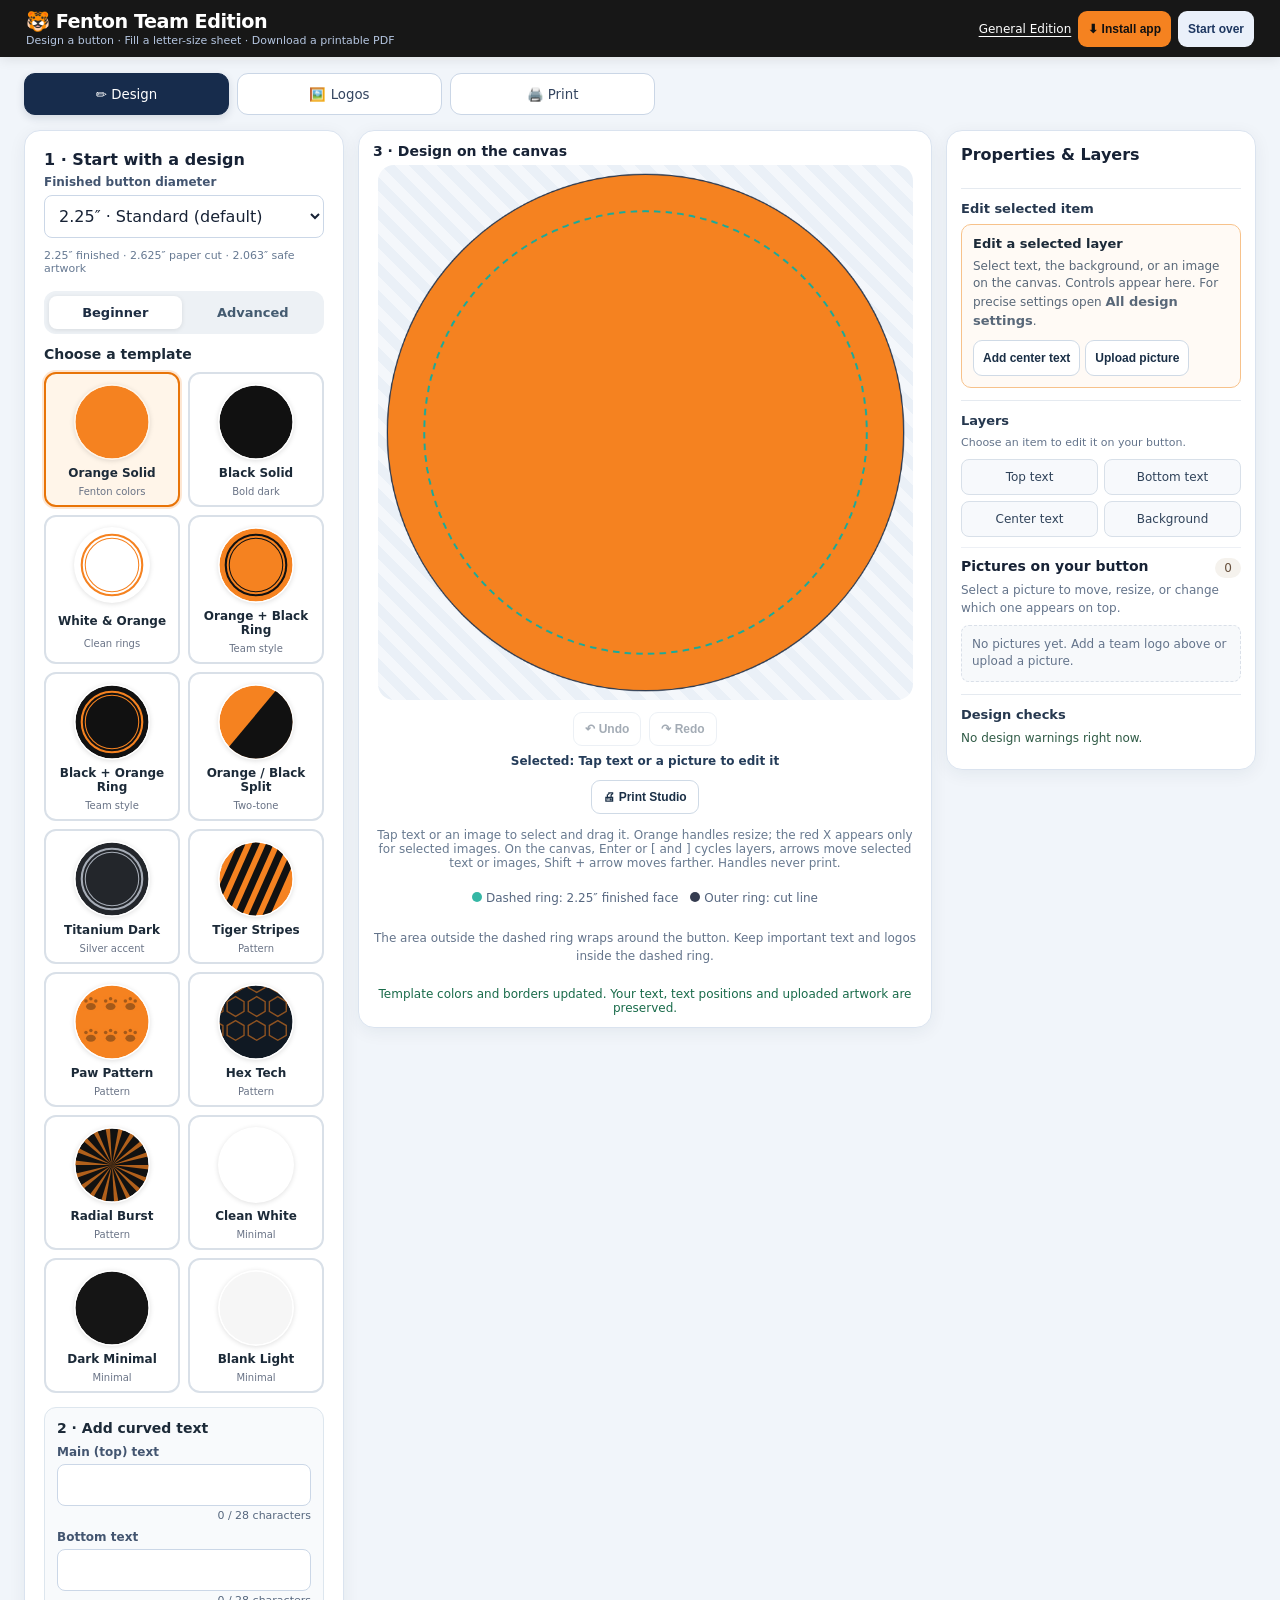
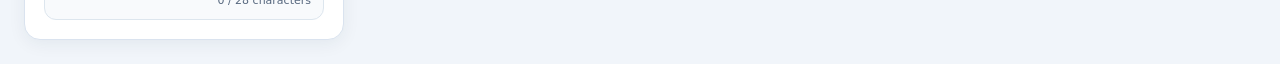
==== index.html @ 67b91480 "Refresh installed PWA and gallery scripts for new Fenton Tiger artwork" ====
<!DOCTYPE html>
<html lang="en"><head><meta charset="UTF-8"><meta name="viewport" content="width=device-width,initial-scale=1"><title>Robotics Button Studio</title><style>
:root{font-family:Inter,system-ui,-apple-system,Segoe UI,sans-serif;color:#172235;background:#f1f5fa}*{box-sizing:border-box}body{margin:0}header{background:#171717;color:white;padding:19px clamp(16px,4vw,56px);display:flex;justify-content:space-between;align-items:center;gap:12px}header b{font-size:22px;letter-spacing:-.5px}header small{display:block;color:#b4c5e0;margin-top:3px}.app{max-width:1380px;margin:auto;padding:24px;display:grid;grid-template-columns:320px minmax(340px,1fr) 300px;gap:18px}.panel{background:white;border:1px solid #dae3ef;border-radius:16px;padding:19px;box-shadow:0 4px 17px #102a4510}.panel h2{font-size:16px;margin:0 0 16px}.group{margin:0 0 16px}label{font-size:12px;font-weight:750;display:block;margin:0 0 6px;color:#435570}input,select{width:100%;font:inherit;border:1px solid #cbd7e7;border-radius:8px;background:#fff;padding:10px;color:#172235}input[type=color]{height:42px;padding:4px}input[type=range]{padding:0;accent-color:#3159d4}input[type=file]{font-size:12px}.cols{display:grid;grid-template-columns:1fr 1fr;gap:10px}.btn{border:0;border-radius:9px;padding:11px 12px;font-weight:750;cursor:pointer;font-size:13px;background:#eaf0fa;color:#1e3761}.btn.primary{background:#ee7800;color:#111}.btn.dark{background:#172c4c;color:#fff}.btn:focus-visible,input:focus-visible,select:focus-visible{outline:3px solid #89b4ff}.btn:hover{filter:brightness(.95)}.btn.full{width:100%}.buttons{display:grid;grid-template-columns:1fr 1fr;gap:8px}.hint{font-size:12px;line-height:1.5;color:#64748b}.previewPanel{text-align:center}.previewPanel h2{text-align:left}.canvasWrap{background:repeating-linear-gradient(45deg,#eaf0f7,#eaf0f7 10px,#f4f7fb 10px,#f4f7fb 20px);padding:22px;border-radius:16px;margin:0 auto 14px;max-width:535px}#editorCanvas{width:100%;max-width:480px;aspect-ratio:1/1;display:block;touch-action:none;cursor:grab;margin:auto}#editorCanvas:active{cursor:grabbing}.minirow{display:flex;justify-content:center;gap:12px;flex-wrap:wrap;font-size:12px;color:#566780;margin:12px}.dot{display:inline-block;width:10px;height:10px;border-radius:50%;margin-right:4px}.printpreview{width:100%;aspect-ratio:8.5/11;background:#fff;display:block;border:1px solid #d8e1ee;box-shadow:0 4px 12px #1424410d}.status{margin-top:12px;font-size:12px;line-height:1.5;color:#5e708a}.top-tools{display:flex;gap:7px;flex-wrap:wrap}.steps{margin:0;padding-left:20px;color:#50627a;line-height:1.7;font-size:13px}.fine{font-size:11px;color:#667992}hr{border:0;border-top:1px solid #e7ecf3;margin:18px 0}summary{font-size:13px;font-weight:700;cursor:pointer}details{margin:0 0 16px}#message{font-size:12px;min-height:16px;color:#196b4a;margin-top:10px}@media(max-width:1110px){.app{grid-template-columns:minmax(250px,310px) 1fr}.right{grid-column:1 / -1}.right .printpreview{max-width:400px;margin:auto}}@media(max-width:700px){.app{display:block;padding:12px}.panel{margin-bottom:13px}header{padding:15px}header b{font-size:18px}.canvasWrap{padding:10px}}

.cropOverlay{position:fixed;inset:0;background:#101827bb;z-index:20;display:none;align-items:center;justify-content:center;padding:18px}.cropOverlay.active{display:flex}.cropDialog{background:white;border-radius:16px;padding:20px;width:min(95vw,620px);max-height:95vh;overflow:auto}.cropDialog h2{margin:0 0 8px}.cropCanvas{width:100%;height:auto;object-fit:contain;background:#e9eef5;touch-action:none;cursor:crosshair;display:block}.cropActions{display:flex;justify-content:flex-end;gap:8px;margin-top:14px}
.edition-nav{display:flex;align-items:center;gap:10px;flex-wrap:wrap}.edition-link{color:#fff;font-size:12px;text-decoration:underline;text-underline-offset:3px;white-space:nowrap}.edition-link:focus-visible{outline:3px solid #89b4ff;outline-offset:3px}
/* Balanced desktop design: main design controls left, canvas centered, artwork and printing right. */
.app{max-width:1580px;grid-template-columns:minmax(245px,300px) minmax(340px,1fr) minmax(275px,335px);align-items:start}
.previewPanel{position:sticky;top:16px}
.toolSection{border:1px solid #dae3ef;border-radius:12px;overflow:hidden;margin:0 0 12px;background:#fff}
.toolSection>summary{list-style:none;display:flex;align-items:center;justify-content:space-between;padding:13px 12px;background:#f3f6fb;font-size:13px;font-weight:800;cursor:pointer}
.toolSection>summary::-webkit-details-marker{display:none}
.toolSection>summary:after{content:'▾';font-size:16px;color:#425b80}
.toolSection:not([open])>summary:after{content:'▸'}
.toolSectionBody{padding:12px}
.toolSectionBody .group{margin-bottom:13px}
.toolSectionBody .printpreview{max-width:100%}
@media(max-width:1120px){.app{grid-template-columns:minmax(230px,310px) minmax(350px,1fr)}.previewPanel{position:static}.right{grid-column:1/-1}.right .toolSectionBody{max-width:760px;margin:auto}}
@media(max-width:700px){.app{display:flex;flex-direction:column;padding:12px}.app>.panel{width:100%}.previewPanel{order:0}.app>section.panel:first-child{order:1}.right{order:2}}

/* Three purpose-driven tabs with a permanently visible preview */
.app{grid-template-columns:minmax(285px,365px) minmax(340px,1fr);align-items:start}
.editor-tabs{grid-column:1/-1;display:flex;gap:8px;position:sticky;top:0;z-index:5;background:#f1f5fa;padding:6px 0 10px}
.editor-tabs button{border:1px solid #cad6e6;border-radius:11px;padding:12px 18px;font:700 14px inherit;font-family:inherit;background:#fff;color:#33445f;cursor:pointer;flex:1;max-width:205px}
.editor-tabs button[aria-selected="true"]{background:#172c4c;color:#fff;border-color:#172c4c;box-shadow:0 3px 9px #14244124}
.editor-tabs button:focus-visible{outline:3px solid #f58220;outline-offset:2px}
#designTools,#sideTools{grid-column:1;grid-row:2}
.previewPanel{grid-column:2;grid-row:2;top:80px}
#sideTools .toolsTitle{display:none}
body:not([data-editor-tab="design"]) #designTools{display:none}
body[data-editor-tab="design"] #sideTools{display:none}
body[data-editor-tab="logos"] #printTools{display:none}
body[data-editor-tab="print"] #logosTools{display:none}
#sideTools .toolSection{border:0;margin:0}
#sideTools .toolSection>summary{display:none}
#sideTools .toolSectionBody{padding:0}
@media(max-width:930px){.app{grid-template-columns:minmax(245px,330px) minmax(280px,1fr)}.right{grid-column:1;grid-row:2}.previewPanel{grid-column:2;grid-row:2;position:sticky;top:80px}}
@media(max-width:700px){.app{display:flex;flex-direction:column}.editor-tabs{order:0;width:100%;position:sticky;top:0;padding:8px 0;gap:5px}.editor-tabs button{padding:11px 6px;font-size:13px}.previewPanel{order:1;position:static}.app>section#designTools,.app>aside#sideTools{order:2;width:100%}}
</style><link rel="stylesheet" href="phase1.css?v=20261101-all-screens"><link rel="stylesheet" href="phase2.css?v=20261101d"><link rel="stylesheet" href="phase3.css?v=20261101"><link rel="stylesheet" href="library.css?v=20261101"><meta name="theme-color" content="#171717"><meta name="apple-mobile-web-app-capable" content="yes"><meta name="apple-mobile-web-app-status-bar-style" content="default"><link rel="manifest" href="manifest.json"><link rel="apple-touch-icon" href="icons/icon-192.png"><link rel="icon" href="icons/icon-192.png" type="image/png"><link rel="stylesheet" href="pwa.css?v=20261101"><link rel="stylesheet" href="properties.css?v=20261101d"></head><body data-studio-edition="fenton"><header><div><b>🐯 Fenton Team Edition</b><small>Design a button · Fill a letter-size sheet · Download a printable PDF</small></div><div class="edition-nav"><a href="studio/" class="edition-link" aria-label="Open General Edition with official FIRST logos">General Edition</a><button class="btn install-app-btn" type="button" id="installApp" aria-label="Install Fenton Button Designer">⬇ Install app</button><button class="btn" id="reset">Start over</button></div></header><main class="app"><nav class="editor-tabs" role="tablist" aria-label="Button editing tools"><button type="button" role="tab" id="tab-design" aria-selected="true" aria-controls="designTools" data-edit-tab="design">✏️ Design</button><button type="button" role="tab" id="tab-logos" aria-selected="false" aria-controls="logosTools" data-edit-tab="logos" tabindex="-1">🖼️ Logos</button><button type="button" role="tab" id="tab-print" aria-selected="false" aria-controls="printTools" data-edit-tab="print" tabindex="-1">🖨️ Print</button></nav><section class="panel" id="designTools" role="tabpanel" aria-labelledby="tab-design"><h2>1 · Create your button</h2><div class="group" id="buttonSizeControl"><label for="finishedSize">Finished button diameter</label><select id="finishedSize"><option value="1">1″</option><option value="1.25">1.25″</option><option value="1.5">1.5″</option><option value="1.75">1.75″</option><option value="2.25" selected>2.25″ · Standard (default)</option><option value="2.5">2.5″</option><option value="3">3″</option><option value="3.5">3.5″</option><option value="4">4″</option><option value="6">6″</option></select><p class="fine" id="buttonSizeDetails">2.25″ finished · 2.625″ paper cut · 2.063″ safe artwork</p></div><div class="group"><label for="theme">Starting design</label><select id="theme"><optgroup label="Fenton Color Templates"><option value="orange">Orange Solid</option><option value="black">Black Solid</option><option value="whiteAccent">White / Orange Accent</option><option value="orangeRing">Orange with Black Ring</option><option value="blackRing">Black with Orange Ring</option><option value="split">Orange / Black Split</option><option value="titanium">Titanium Dark</option></optgroup><optgroup label="Pattern Templates"><option value="stripes">Tiger Stripes</option><option value="pawPattern">Paw Pattern</option><option value="hex">Hex Tech</option><option value="burst">Radial Burst</option></optgroup><optgroup label="Neutral Templates"><option value="blank">Clean White</option><option value="darkMinimal">Dark Minimal</option><option value="lightMinimal">Blank Light</option></optgroup></select></div><div class="group"><label for="headline">Main text</label><input id="headline" maxlength="28" value=""></div><div class="group"><label for="subline">Bottom text</label><input id="subline" maxlength="28" value=""></div><div class="group"><label for="centerText">Center text (optional)</label><input id="centerText" maxlength="18" value=""></div><div class="cols group"><div><label for="bgColor">Background</label><input id="bgColor" type="color" value="#111111"></div><div><label for="textColor">Text</label><input id="textColor" type="color" value="#ffffff"></div><div><label for="accentColor">Accent</label><input id="accentColor" type="color" value="#f58220"></div><div><label for="font">Font</label><select id="font"><option value="Arial Black">Bold</option><option value="Impact">Impact</option><option value="Georgia">Classic</option><option value="Arial">Simple</option><option value="Courier New">Tech</option></select></div></div><div class="group"><label for="borderStyle">Circle border</label><div class="cols"><select id="borderStyle"><option value="double">Double ring</option><option value="solid">Single ring</option><option value="dashed">Dashed ring</option><option value="none">No border</option></select><div><label for="borderColor">Border color</label><select id="borderColor"><option value="#111111">Black</option><option value="#ffffff">White</option><option value="#f58220">Orange</option></select></div></div></div><details><summary>Fine-tune text sizes</summary><div class="group" style="margin-top:12px"><label for="topSize">Top text size</label><input id="topSize" type="range" min="20" max="56" value="34"></div><div class="group"><label for="bottomSize">Bottom text size</label><input id="bottomSize" type="range" min="16" max="48" value="28"></div><div class="group"><label for="middleSize">Center text size</label><input id="middleSize" type="range" min="20" max="72" value="52"></div></details></section><div id="previewWorkspace"><section class="panel previewPanel"><h2>2 · Preview your design</h2><div class="canvasWrap"><canvas id="editorCanvas" width="800" height="800" aria-label="Editable preview of the circular button"></canvas></div><div class="minirow"><span><i class="dot" style="background:#35b7a5"></i><span id="faceGuideLegend">Dashed ring: 2.25″ finished face</span></span><span><i class="dot" style="background:#353c50"></i>Outer ring: cut line</span></div><p class="hint">The area outside the dashed ring wraps around the button. Keep important text and logos inside the dashed ring.</p><div class="top-tools"><button class="btn" id="downloadPng">Download design PNG</button><button class="btn" id="saveProject">Save design to this browser</button><button class="btn" id="loadProject">Load browser copy</button><button class="btn" id="exportProject">Download editable project</button><label class="btn" style="display:inline-flex;align-items:center;margin:0;cursor:pointer">Open editable project<input id="importProject" type="file" accept=".json,application/json" style="display:none"></label></div><div id="designWarnings" class="design-warnings" aria-live="polite"></div><div id="message" aria-live="polite"></div></section><div id="mobilePropertiesActions" class="mobile-properties-actions" role="group" aria-label="Button editing">
  <button type="button" id="mobileEditButton" aria-controls="propertiesPanel" aria-expanded="false"><span aria-hidden="true">✎</span> <span id="mobileEditLabel">Edit Selected</span></button>
  <button type="button" id="mobileLayersButton" aria-controls="propertiesPanel" aria-expanded="false"><span aria-hidden="true">☷</span> Layers</button>
</div><aside id="propertiesPanel" class="panel propertiesPanel" aria-label="Properties and layers">
  <div class="properties-panel-heading"><h2 id="propertiesDrawerTitle">Properties &amp; Layers</h2><button type="button" id="propertiesClose" aria-label="Close editing panel">✕</button></div>
  <section class="properties-section" id="propertiesEditor" aria-label="Edit selected item"><h3>Edit selected item</h3><div id="propertiesEditorContent"></div></section>
  <section class="properties-section" id="propertiesLayers" aria-label="Design layers">
    <h3>Layers</h3>
    <p class="properties-help">Choose an item to edit it on your button.</p>
    <div id="propertiesTextLayers" class="properties-text-layers" role="group" aria-label="Text and background layers">
      <button type="button" data-prop-select="top">Top text</button>
      <button type="button" data-prop-select="bottom">Bottom text</button>
      <button type="button" data-prop-select="middle">Center text</button>
      <button type="button" data-prop-select="background">Background</button>
    </div>
    <div id="propertiesImageLayers"></div>
  </section>
  <section class="properties-section" id="propertiesChecks" aria-label="Design checks">
    <h3>Design checks</h3>
    <p id="propertiesCheckSummary" class="properties-check-status" role="status" aria-live="polite">Checking button design…</p>
    <div id="propertiesWarnings"></div>
  </section>
</aside></div><aside class="panel right" id="sideTools"><h2 class="toolsTitle">Artwork &amp; printing</h2><details class="toolSection" id="logosTools" open><summary>Team logos, FIRST logos &amp; images</summary><div class="toolSectionBody"><div class="group"><label for="teamLogo">Fenton Robotics team logos</label><select id="teamLogo"><option value="">Choose a team logo…</option><option value="tiger-paws-24471">Tiger Paws · 24471</option><option value="tiger-cubs-29168">Tiger Cubs · 29168</option><option value="tiger-kits-31558">Tiger Kits · 31558</option><option value="tiger-claws-31575">Tiger Claws · 31575</option><option value="tiger-eyes-31577">Tiger Eyes · 31577</option><option value="siberian-tigers-38050">Siberian Tigers · 38050</option><option value="bengal-tigers-52545">Bengal Tigers · 52545</option><option value="tungsten-tigers">Tungsten Tigers</option><option value="titanium-tigers">Titanium Tigers · 5114</option><option value="chromium-tigers">Chromium Tigers</option><option value="iridium-tigers">Iridium Tigers</option></select><div class="fine">Select a team logo to add an editable image layer. Team files are already stored in this repository.</div></div><div class="group"><label for="firstLogo">Official FIRST logos</label><select id="firstLogo"><option value="">Choose a FIRST logo…</option><optgroup label="FIRST Brand"><option value="first">FIRST</option></optgroup><optgroup label="FIRST LEGO League"><option value="fll">FIRST LEGO League</option><option value="fll-challenge">FIRST LEGO League Challenge</option><option value="fll-explore">FIRST LEGO League Explore</option><option value="fll-discover">FIRST LEGO League Discover</option></optgroup><optgroup label="Other FIRST Programs"><option value="ftc">FIRST Tech Challenge</option><option value="frc">FIRST Robotics Competition</option></optgroup></select><p class="fine">Official FIRST artwork must stay unaltered, with clear space and readable contrast. <a href="https://www.firstinspires.org/brand/logos-guidelines?hsLang=en" target="_blank" rel="noopener noreferrer">Read FIRST branding and usage guidelines</a>.</p></div><div class="group"><label for="logo">Add image(s) or official logo</label><input type="file" id="logo" multiple accept="image/png,image/jpeg,image/webp,image/avif"><div class="fine">PNG with a transparent background works best. Image stays in your browser.</div></div><div class="group"><label for="imageLayer">Selected image layer</label><select id="imageLayer"><option value="">No uploaded images</option></select><div class="fine">Drop multiple files onto the circular canvas. Choose a layer to move, resize, crop, or remove it. Logo presets can also be moved.</div></div><div class="group"><button class="btn full" id="cropLogo" disabled>✂ Crop uploaded image</button></div><div class="group"><label for="logoSize">Logo size <span id="sizeLabel">52%</span></label><input type="range" id="logoSize" min="15" max="180" value="52"><p class="fine">Enlarge uploaded images to 180% to fill the button. Artwork beyond the cut line is cropped in the print.</p></div><div class="buttons"><button class="btn" id="centerLogo">Center selected image</button><button class="btn" id="removeLogo">Remove logo</button></div><p class="hint">Drag and drop photos and logos from your computer onto the circle, then drag each layer to reposition. Everything is editable, including the starting graphics, text, colors, and layout.</p></div></details><details class="toolSection" id="printTools" open><summary>Print your buttons</summary><div class="toolSectionBody"><section class="print-primary-actions" id="printPrimaryActions" aria-label="Save and print your button"><h3>Finish your button</h3><div id="printStudioAction"></div><details id="printSaveMenu"><summary>Save &amp; Export</summary><div id="printSaveActions"></div></details></section><div class="group"><label for="cutSize">Paper cut-circle diameter (inches)</label><input id="cutSize" type="number" inputmode="decimal" min="1" max="8" step="0.001" value="2.625"><p class="hint">Cut size updates with the finished diameter. Customize for your machine and measure a test print.</p></div><div class="group"><label for="copies">Number of buttons</label><select id="copies"><option value="6">6 buttons</option><option value="9">9 buttons</option><option value="12">12 buttons</option><option value="18">18 buttons</option><option value="24">24 buttons</option><option value="36">36 buttons</option><option value="48">48 buttons</option></select></div><div class="group"><label><input id="faceGuide" type="checkbox" style="width:auto;vertical-align:middle;margin-right:5px"> Include faint face guide on printed sheets</label></div><canvas id="sheetPreview" class="printpreview" width="680" height="880" aria-label="Preview of one US letter sheet with repeated buttons"></canvas><p class="status" id="sheetStatus"></p><button class="btn primary full" id="downloadPdf">⬇ Download print-ready PDF</button><p class="hint">8.5 × 11 in US Letter paper. Print at <strong>100% / Actual size</strong>, not “Fit to page.”</p><hr><h2>Printing checklist</h2><ol class="steps"><li>Confirm your machine's cut diameter.</li><li>Download the PDF and print at 100% scale.</li><li>Measure one printed cut circle with a ruler.</li><li>Cut on the outside circles and assemble your buttons.</li></ol><p class="fine">Works offline after downloading this file. No student sign-in, server, or paid account required.</p></div></details></aside></main><div class="cropOverlay" id="cropOverlay" role="dialog" aria-modal="true" aria-label="Crop uploaded image"><div class="cropDialog"><h2>Crop image</h2><p class="hint">Drag to select the area you want to keep. Use the square option for a centered logo or leave it freeform.</p><div class="group"><label><input type="checkbox" id="squareCrop" style="width:auto;margin-right:6px" checked>Lock selection to a square</label></div><canvas id="cropCanvas" class="cropCanvas" width="800" height="500"></canvas><div class="cropActions"><button class="btn" id="cancelCrop">Cancel</button><button class="btn primary" id="applyCrop">Apply crop</button></div></div></div><script>
'use strict';
const $=id=>document.getElementById(id);let layers=[],selectedLayer=-1;let image=null, imageData='',logoX=.5,logoY=.5, dragging=false;
const editor=$('editorCanvas'),ctx=editor.getContext('2d'),preview=$('sheetPreview'),pctx=preview.getContext('2d');
const MAX_IMAGE_SIZE=180;
const tracked=['finishedSize','borderStyle','borderColor','theme','headline','subline','centerText','bgColor','textColor','accentColor','font','logoSize','topSize','bottomSize','middleSize','cutSize','copies','faceGuide'];
// Manufacturer reference sizes: ABM/Tecre common sizes; 2.5/4 supplier-specific.
const BUTTON_SIZES={
 '1':{cut:1.313,safe:.875},'1.25':{cut:1.629,safe:1.156},
 '1.5':{cut:1.837,safe:1.375},'1.75':{cut:2.088,safe:1.593},
 '2.25':{cut:2.625,safe:2.063},'2.5':{cut:2.8,safe:2.2},
 '3':{cut:3.451,safe:2.875},'3.5':{cut:4,safe:3.312},
 '4':{cut:4.5,safe:3.75},'6':{cut:6.656,safe:5.812}
};
function selectedSize(){const v=+$('finishedSize').value;return BUTTON_SIZES[String(v)]?v:2.25}
function selectedCut(){const v=+$('cutSize').value;return Number.isFinite(v)&&v>=selectedSize()&&v<=8?v:BUTTON_SIZES[String(selectedSize())].cut}
function safeInches(){return Math.min(BUTTON_SIZES[String(selectedSize())].safe,selectedSize()*.96)}
function updateSizeReadout(){
 const size=selectedSize(),cut=selectedCut(),safe=safeInches();
 $('buttonSizeDetails').textContent=size+'″ finished · '+cut+'″ paper cut · '+safe+'″ safe artwork';
 $('faceGuideLegend').textContent='Dashed ring: '+size+'″ finished face';
 $('cutSize').setCustomValidity(+$('cutSize').value<size?'Cut diameter must be at least the finished size.':'');
}
function selectFinishedSize(){const spec=BUTTON_SIZES[String(selectedSize())];$('cutSize').value=spec.cut;updateSizeReadout();render();}
const defaultTextLayout=()=>({top:{radius:.73,angle:0},bottom:{radius:.73,angle:0},middle:{x:.5,y:.84}});
let uxText=defaultTextLayout();let uxMark={x:.5,y:.5};
const themes={"orange":["#f58220","#111111","#ffffff","","","","none","none","#111111"],"black":["#111111","#ffffff","#f58220","","","","none","none","#f58220"],"whiteAccent":["#ffffff","#111111","#f58220","","","","none","double","#f58220"],"orangeRing":["#f58220","#111111","#ffffff","","","","none","double","#111111"],"blackRing":["#111111","#ffffff","#f58220","","","","none","double","#f58220"],"split":["#f58220","#ffffff","#111111","","","","none","solid","#ffffff"],"titanium":["#23262b","#ffffff","#a6acb6","","","","none","double","#a6acb6"],"stripes":["#f58220","#111111","#ffffff","","","","none","solid","#111111"],"pawPattern":["#f58220","#111111","#ffffff","","","","none","double","#111111"],"hex":["#101923","#ffffff","#f58220","","","","none","double","#f58220"],"burst":["#111111","#ffffff","#f58220","","","","none","none","#f58220"],"blank":["#ffffff","#111111","#f58220","","","","none","none","#111111"],"darkMinimal":["#151515","#ffffff","#f58220","","","","none","none","#f58220"],"lightMinimal":["#f6f6f6","#111111","#f58220","","","","none","none","#111111"]};

function state(){return {values:Object.fromEntries(tracked.map(id=>[id,$(id).type==='checkbox'?$(id).checked:$(id).value])),layers:layers.map(l=>({data:l.data,x:l.x,y:l.y,size:l.size,name:l.name})),imageData,logoX,logoY,textLayout:JSON.parse(JSON.stringify(uxText)),markPosition:{...uxMark}}}
function changeTheme(){const a=themes[$('theme').value]||themes.orange;['bgColor','textColor','accentColor'].forEach((k,i)=>$(k).value=a[i]);$('borderStyle').value=a[7];$('borderColor').value=a[8];render();setMessage('Template colors and borders updated. Your text, text positions and uploaded artwork are preserved.');}
function fitText(c,text,maxW,size,font){let s=size;c.font=`900 ${s}px ${font}`;while(s>12&&c.measureText(text).width>maxW){s-=1;c.font=`900 ${s}px ${font}`}return s}
function arcLetters(c,text,cx,cy,r,top,size,color,font,arcShift=0){
 if(!text)return;
 c.save();c.fillStyle=color;c.textAlign='center';c.textBaseline='middle';
 const chars=Array.from(text),maxArc=Math.PI*.88*r;
 let widths=[],total=0,fontsize=Math.min(size,56);
 // Shrink long labels instead of squeezing letters together or letting them collide at the sides.
 do{c.font='900 '+fontsize+'px '+font;widths=chars.map(ch=>c.measureText(ch).width+fontsize*.045);total=widths.reduce((a,b)=>a+b,0);if(total<=maxArc||fontsize<=11)break;fontsize-=1}while(true);
 let angle=-total/(2*r)+arcShift;
 for(let k=0;k<chars.length;k++){
  let step=widths[k]/r,at=angle+step/2;c.save();
  c.translate(cx+r*Math.sin(at),cy+(top?-r*Math.cos(at):r*Math.cos(at)));
  // Both lines read left-to-right, upright when the finished button is held upright.
  c.rotate(top?at:-at);c.fillText(chars[k],0,0);c.restore();angle+=step
 }c.restore()
}
function drawThemePattern(c,w,m,r,theme){c.save();c.beginPath();c.arc(m,m,r,0,Math.PI*2);c.clip();if(theme==='split'){c.fillStyle='#111111';c.beginPath();c.moveTo(w,0);c.lineTo(w,w);c.lineTo(0,w);c.closePath();c.fill()}else if(theme==='stripes'){c.fillStyle='#111111';for(let x=-w;x<w*1.8;x+=w*.16){c.save();c.translate(x,0);c.rotate(-.45);c.fillRect(0,-w,w*.055,w*3);c.restore()}}else if(theme==='pawPattern'){c.fillStyle='#111111';c.globalAlpha=.24;for(let y=w*.1;y<w;y+=w*.30)for(let x=w*.12;x<w;x+=w*.3){let px=x+((Math.floor(y/(w*.30))%2)*w*.12);c.beginPath();c.ellipse(px,y,w*.035,w*.027,0,0,Math.PI*2);c.fill();for(const [dx,dy] of [[-.04,-.052],[-.012,-.068],[.019,-.068],[.046,-.052]]){c.beginPath();c.arc(px+w*dx,y+w*dy,w*.012,0,Math.PI*2);c.fill()}}}else if(theme==='hex'){c.strokeStyle='#f58220';c.globalAlpha=.33;c.lineWidth=w*.005;const radius=w*.075;for(let y=-radius;y<w+radius;y+=radius*1.73)for(let x=-radius;x<w+radius;x+=radius*3){const px=x+((Math.round(y/(radius*1.73))%2)*radius*1.5);c.beginPath();for(let k=0;k<6;k++){const a=Math.PI/3*k,xx=px+radius*Math.cos(a),yy=y+radius*Math.sin(a);if(k===0)c.moveTo(xx,yy);else c.lineTo(xx,yy)}c.closePath();c.stroke()}}else if(theme==='burst'){c.fillStyle='#f58220';c.globalAlpha=.55;for(let i=0;i<18;i++){const a=i*Math.PI/9;c.beginPath();c.moveTo(m,m);c.arc(m,m,r,a,a+Math.PI/20);c.closePath();c.fill()}}c.restore()}
function drawButton(c,w,{guides=false,cut=selectedCut()}={}){const m=w/2,r=w/2-2,f=r*selectedSize()/cut,fg=$('textColor').value,accent=$('accentColor').value;
c.clearRect(0,0,w,w);c.save();c.beginPath();c.arc(m,m,r,0,7);c.clip();c.fillStyle=$('bgColor').value;c.fillRect(0,0,w,w);drawThemePattern(c,w,m,r,$('theme').value);
const st=$('borderStyle').value;if(st!=='none'){c.save();c.strokeStyle=$('borderColor').value;c.lineWidth=w*.009;if(st==='dashed')c.setLineDash([w*.028,w*.018]);c.beginPath();c.arc(m,m,f*.93,0,7);c.stroke();if(st==='double'){c.lineWidth=w*.004;c.beginPath();c.arc(m,m,f*.86,0,7);c.stroke()}c.restore()}
// Built-in center symbols removed; only added image/logo layers are drawn.
for(const l of layers){if(!l.im.complete||!l.im.naturalWidth)continue;const z=f*1.25*l.size/100,x=m+(l.x-.5)*f*1.35,y=m+(l.y-.5)*f*1.35,rat=l.im.naturalWidth/l.im.naturalHeight,iw=rat>=1?z:z*rat,ih=rat>=1?z/rat:z;c.drawImage(l.im,x-iw/2,y-ih/2,iw,ih)}
let font=$('font').value;arcLetters(c,$('headline').value.trim(),m,m,f*uxText.top.radius,true,w*(+$('topSize').value)/800,fg,font,uxText.top.angle);
arcLetters(c,$('subline').value.trim(),m,m,f*uxText.bottom.radius,false,w*(+$('bottomSize').value)/800,fg,font,uxText.bottom.angle);
let txt=$('centerText').value.trim();if(txt){c.save();c.fillStyle=fg;c.textAlign='center';c.textBaseline='middle';let n=fitText(c,txt,f*1.12,w*(+$('middleSize').value)/800,font);c.font='900 '+n+'px '+font;c.fillText(txt,m+(uxText.middle.x-.5)*f*1.35,m+(uxText.middle.y-.5)*f*1.35);c.restore()}c.restore();
if(guides){c.strokeStyle='#2f3c51';c.lineWidth=2;c.beginPath();c.arc(m,m,r,0,7);c.stroke();c.save();c.setLineDash([10,8]);c.strokeStyle='#17ab9c';c.lineWidth=3;c.beginPath();c.arc(m,m,f,0,7);c.stroke();c.restore()}}
function sheetDisplayLayout(cut,amount){
 const base=sheetLayout(cut),n=Math.max(0,Math.min(base.count,Number(amount)||0));
 const cols=Math.min(base.cols,Math.max(1,Math.ceil(n/base.rows))),rows=Math.max(1,Math.ceil(n/cols));
 return {...base,cols,rows,x0:(8.5-cols*cut-(cols-1)*base.hgap)/2,y0:(11-rows*cut-(rows-1)*base.vgap)/2};
}
function sheetLayout(cut){
 cut=Number(cut);
 if(!Number.isFinite(cut)||cut<=0||cut>8.0)throw Error('Invalid paper cut diameter');
 const margin=.18,gap=.12,pageW=8.5,pageH=11;
 const cols=Math.max(1,Math.floor((pageW-2*margin+gap)/(cut+gap)));
 const rows=Math.max(1,Math.floor((pageH-2*margin+gap)/(cut+gap)));
 if(cut>pageW-2*margin||cut>pageH-2*margin)throw Error('Cut diameter is too large for US Letter');
 const count=cols*rows;
 const hgap=cols>1?gap:0,vgap=rows>1?gap:0;
 const x0=(pageW-cols*cut-(cols-1)*hgap)/2;
 const y0=(pageH-rows*cut-(rows-1)*vgap)/2;
 return {cols,rows,count,cut,hgap,vgap,x0,y0};
}
function drawSheet(c,w,h,hires=false,limit=Infinity){let cut=selectedCut(),ly=sheetLayout(cut),shown=Math.min(ly.count,limit),placement=sheetDisplayLayout(cut,shown);c.fillStyle='#fff';c.fillRect(0,0,w,h);let dia=cut/8.5*w,img=document.createElement('canvas');img.width=hires?900:520;img.height=img.width;drawButton(img.getContext('2d'),img.width,{cut});for(let n=0;n<Math.min(ly.count,limit);n++){let col=n%placement.cols,row=Math.floor(n/placement.cols),x=(placement.x0+col*(cut+placement.hgap))/8.5*w,y=(placement.y0+row*(cut+placement.vgap))/11*h;c.drawImage(img,x,y,dia,dia);c.strokeStyle='#455063';c.lineWidth=hires?2:1;c.beginPath();c.arc(x+dia/2,y+dia/2,dia/2,0,Math.PI*2);c.stroke();if($('faceGuide').checked){c.save();c.strokeStyle='#9aa4b2';c.setLineDash([hires?9:4,hires?9:4]);c.lineWidth=hires?1.6:1;c.beginPath();c.arc(x+dia/2,y+dia/2,dia/2*selectedSize()/cut,0,Math.PI*2);c.stroke();c.restore()}}return ly}
function render(){updateSizeReadout();drawButton(ctx,editor.width,{guides:true,cut:selectedCut()});const warningHost=$('designWarnings');if(warningHost){const warnings=designWarnings();warningHost.textContent=warnings.length?'⚠ '+warnings.join('  ⚠ '):'';}const ly=sheetLayout(selectedCut()),total=+$('copies').value,shown=Math.min(ly.count,total);drawSheet(pctx,preview.width,preview.height,false,shown);$('sheetStatus').textContent=`${shown} of ${total} buttons shown · ${Math.ceil(total/ly.count)} PDF page(s) · ${selectedSize()}″ finished / ${selectedCut()}″ cut`;$('sizeLabel').textContent=$('logoSize').value+'%'}
function readableContrast(a,b){const light=h=>{const v=h.replace('#','').match(/.{2}/g).map(x=>parseInt(x,16)/255).map(c=>c<=.04045?c/12.92:((c+.055)/1.055)**2.4);return .2126*v[0]+.7152*v[1]+.0722*v[2]},x=light(a),y=light(b);return (Math.max(x,y)+.05)/(Math.min(x,y)+.05)}
function arcTextSize(text,size,r,font){const cs=Array.from(text.trim());if(!cs.length)return {px:size,span:0};let px=Math.min(size,56),span=0;do{ctx.font='900 '+px+'px '+font;span=cs.reduce((sum,ch)=>sum+ctx.measureText(ch).width+px*.045,0)/r;if(span<=Math.PI*.88||px<=11)break;px--}while(true);return {px,span}}
function designWarnings(){
 const messages=[],color=$('textColor').value,bg=$('bgColor').value,ratio=readableContrast(color,bg);
 if(ratio<4.5)messages.push('Low text contrast: '+ratio.toFixed(2)+':1 (WCAG guidance: 4.5:1). Change text or background color.');
 const f=(editor.width/2-2)*selectedSize()/selectedCut(),font=$('font').value;
 for(const [name,id,sizeKey,layoutKey] of [['Main','headline','topSize','top'],['Bottom','subline','bottomSize','bottom']]){
  const value=$(id).value.trim();if(!value)continue;
  const r=f*uxText[layoutKey].radius,metric=arcTextSize(value,editor.width*(+$(sizeKey).value)/800,r,font),pt=metric.px/editor.width*selectedCut()*72;
  if(pt<7)messages.push(name+' curved text shrinks to '+pt.toFixed(1)+' pt (below recommended 7 pt). Shorten the text.');
  if(metric.span>2.35 || ($('borderStyle').value!=='none'&&r+metric.px*.7>=f*.86))messages.push(name+' curved text may touch the border ring. Shorten the text or adjust its position.');
 }
 const middle=$('centerText').value.trim();
 if(middle){const fitted=fitText(ctx,middle,f*1.12,editor.width*(+$('middleSize').value)/800,font),pt=fitted/editor.width*selectedCut()*72;if(pt<7)messages.push('Center text shrinks to '+pt.toFixed(1)+' pt. Shorten it for print.')}
 return messages
}
function setMessage(t){$('message').textContent=t}
for(let id of tracked){$(id).addEventListener('input',()=>{if(id==='theme')changeTheme();else if(id==='finishedSize')selectFinishedSize();else render()})}
function syncLayerUI(){let sel=$('imageLayer');sel.innerHTML='';layers.forEach((l,i)=>{let opt=document.createElement('option');opt.value=i;opt.textContent=(i+1)+'. '+l.name;sel.appendChild(opt)});if(!layers.length){let opt=document.createElement('option');opt.value='';opt.textContent='No uploaded images';sel.appendChild(opt);selectedLayer=-1}else{selectedLayer=Math.max(0,Math.min(selectedLayer,layers.length-1));sel.value=String(selectedLayer);$('logoSize').value=layers[selectedLayer].size}$('cropLogo').disabled=selectedLayer<0;render()}
function addImages(files){
const accept=['image/png','image/jpeg','image/webp','image/avif'];
const list=Array.from(files||[]);
for(const file of list){
 if(layers.length>=12){setMessage('Maximum 12 image layers. Remove an image before adding another.');break}
 if(!accept.includes(file.type)||file.size>8000000||!file.size){setMessage('Use PNG, JPEG, WebP or AVIF images under 8 MB.');continue}
 const reader=new FileReader();
 reader.onerror=()=>setMessage('Unable to read image file: '+file.name);
 reader.onload=()=>{
  const im=new Image();
  im.onerror=()=>setMessage('Image format could not be opened: '+file.name);
  im.onload=()=>{
   try{
    let max=1600,scale=Math.min(1,max/Math.max(im.naturalWidth,im.naturalHeight));
    if(!im.naturalWidth||!im.naturalHeight||im.naturalWidth*im.naturalHeight>100000000)throw Error('Image dimensions are too large.');
    let c=document.createElement('canvas');c.width=Math.max(1,Math.round(im.naturalWidth*scale));c.height=Math.max(1,Math.round(im.naturalHeight*scale));
    c.getContext('2d').drawImage(im,0,0,c.width,c.height);
    const data=c.toDataURL('image/png'),normalized=new Image();
    normalized.onload=()=>{if(layers.length>=12)return;layers.push({im:normalized,data,x:.5,y:.5,size:52,name:file.name.slice(0,60)});
     selectedLayer=layers.length-1;image=normalized;imageData=data;syncLayerUI();setMessage('Image added. Select its layer and drag to position.');};
    normalized.src=data;
   }catch(err){setMessage('Image could not be processed: '+err.message)}
  };im.src=reader.result;
 };reader.readAsDataURL(file)
}}
$('teamLogo').addEventListener('change',e=>{const name=e.target.value;if(!name)return;if(layers.length>=12){setMessage('Maximum of 12 image layers. Remove an image first.');e.target.value='';return}const im=new Image();if(name==='fenton-paw')im.crossOrigin='anonymous';im.onload=()=>{const c=document.createElement('canvas');c.width=im.naturalWidth;c.height=im.naturalHeight;c.getContext('2d').drawImage(im,0,0);let data;try{data=c.toDataURL('image/png')}catch(err){setMessage('Paw image cannot be imported from the school server. Download it and upload the image file.');return}const local=new Image();local.onload=()=>{layers.push({im:local,data,x:.5,y:.5,size:65,name:name.replaceAll('-',' ')});selectedLayer=layers.length-1;image=local;imageData=data;syncLayerUI();setMessage('Team logo added. Drag to move it.');};local.src=data};im.onerror=()=>setMessage(name==='fenton-paw'?'Paw image unavailable. Download it from the school site and upload it.':'Team logo not yet uploaded into GitHub logos/.');im.src=name==='fenton-paw'?'https://cmsv2-assets.apptegy.net/uploads/9326/file/1215748/cbd3c756-5ea0-42d1-928d-d4e92955af4d.png':'logos/'+name+'.png';e.target.value=''});
$('logo').addEventListener('change',e=>{addImages(e.target.files);e.target.value=''});
$('imageLayer').onchange=()=>{selectedLayer=+$('imageLayer').value;image=layers[selectedLayer]?.im||null;imageData=layers[selectedLayer]?.data||'';syncLayerUI()};
$('logoSize').addEventListener('input',()=>{if(selectedLayer>=0)layers[selectedLayer].size=+$('logoSize').value;render()});
$('removeLogo').onclick=()=>{if(selectedLayer>=0){layers.splice(selectedLayer,1);selectedLayer=layers.length-1;image=layers[selectedLayer]?.im||null;imageData=layers[selectedLayer]?.data||'';syncLayerUI()}else{setMessage('Select a logo or image first.');}};
$('centerLogo').onclick=()=>{if(selectedLayer>=0){layers[selectedLayer].x=layers[selectedLayer].y=.5}else{setMessage('Select a logo or image to center.');}render()};
editor.addEventListener('dragover',e=>{e.preventDefault();editor.style.outline='4px dashed #f58220'});
editor.addEventListener('dragleave',()=>editor.style.outline='');
editor.addEventListener('drop',e=>{e.preventDefault();editor.style.outline='';addImages(e.dataTransfer.files)});
// Interactive pointer selection, moving and resizing are supplied by phase1.js.
$('downloadPng').onclick=()=>{let c=document.createElement('canvas');c.width=c.height=1200;drawButton(c.getContext('2d'),1200,{cut:selectedCut()});downloadUrl(c.toDataURL('image/png'),'robotics-button-'+selectedSize()+'-inch.png')};function downloadUrl(url,name){let a=document.createElement('a');a.href=url;a.download=name;document.body.append(a);a.click();a.remove()}

function restoreProject(data){
if(!data||typeof data!=='object'||!data.values||typeof data.values!=='object')throw new Error('Invalid design file.');
uxText=data.textLayout&&data.textLayout.top&&data.textLayout.bottom&&data.textLayout.middle?{top:{radius:clamp(Number(data.textLayout.top.radius)||.73,.6,.78),angle:clamp(Number(data.textLayout.top.angle)||0,-.16,.16)},bottom:{radius:clamp(Number(data.textLayout.bottom.radius)||.73,.6,.78),angle:clamp(Number(data.textLayout.bottom.angle)||0,-.16,.16)},middle:{x:clamp(Number(data.textLayout.middle.x)||.5,.14,.86),y:clamp(Number(data.textLayout.middle.y)||.84,.15,.9)}}:defaultTextLayout();
uxMark=data.markPosition?{x:clamp(Number(data.markPosition.x)||.5,.12,.88),y:clamp(Number(data.markPosition.y)||.5,.12,.88)}:{x:.5,y:.5};
// Old projects did not store finishedSize and were authored for 2.5-inch buttons.
if(!Object.prototype.hasOwnProperty.call(data.values,'finishedSize'))$('finishedSize').value='2.5';
for(const [key,v] of Object.entries(data.values)){
 let el=$(key);if(!el||!tracked.includes(key))continue;
 if(el.type==='checkbox')el.checked=Boolean(v);else if(typeof v==='string'||typeof v==='number')el.value=String(v)
}
layers=[];selectedLayer=-1;image=null;imageData='';
const items=Array.isArray(data.layers)?data.layers.slice(0,12):[];
for(const item of items){
 if(!item||typeof item.data!=='string'||!item.data.startsWith('data:image/')||item.data.length>12000000)continue;
 let im=new Image();const layer={im,data:item.data,x:clamp(Number(item.x)||.5,0,1),y:clamp(Number(item.y)||.5,0,1),size:clamp(Number(item.size)||52,15,MAX_IMAGE_SIZE),name:String(item.name||'Image').slice(0,60)};
 im.onload=render;im.onerror=()=>setMessage('A saved image could not be decoded.');im.src=layer.data;layers.push(layer)
}
if(layers.length){selectedLayer=layers.length-1;image=layers[selectedLayer].im;imageData=layers[selectedLayer].data}
syncLayerUI();updateSizeReadout();render()
}
const clamp=(v,a,b)=>Math.max(a,Math.min(b,v));
$('saveProject').onclick=()=>{try{localStorage.setItem('roboticsButtonDesign',JSON.stringify(state()));setMessage('Saved in this browser. For a reliable backup, also download an editable project.')}catch{setMessage('Browser storage is full. Use Download editable project instead.')}};
$('loadProject').onclick=()=>{try{const raw=localStorage.getItem('roboticsButtonDesign');if(!raw){setMessage('No saved browser design found.');return}restoreProject(JSON.parse(raw));setMessage('Browser design restored.')}catch(e){setMessage('Could not open saved browser design: '+e.message)}};
$('exportProject').onclick=()=>{try{let blob=new Blob([JSON.stringify({version:2,...state()})],{type:'application/json'}),url=URL.createObjectURL(blob);downloadUrl(url,'fenton-button-design.json');setTimeout(()=>URL.revokeObjectURL(url),30000);setMessage('Editable project downloaded. Save this JSON file to reuse your design.')}catch(e){setMessage('Unable to export design: '+e.message)}};
$('importProject').onchange=async e=>{let file=e.target.files[0];e.target.value='';if(!file)return;if(file.size>20000000){setMessage('Design file is too large. Maximum 20 MB.');return}
try{restoreProject(JSON.parse(await file.text()));setMessage('Editable design imported.')}catch(err){setMessage('Unable to load this design file: '+err.message)}};
$('reset').onclick=()=>{if(!confirm('Reset this design? Your saved browser copy will remain.'))return;$('theme').value='orange';changeTheme();image=null;imageData='';layers=[];selectedLayer=-1;syncLayerUI();logoX=logoY=.5;$('logo').value='';$('cropLogo').disabled=true;$('logoSize').value=52;render();setMessage('New design started.')};
// Image crop editor: selection coordinates are in actual image pixels for accurate exports.
let cropRect=null,cropDragging=false,cropStart=null;
const cropCanvas=$('cropCanvas'),cropCtx=cropCanvas.getContext('2d');
function cropMetrics(){let maxW=900,maxH=560,scale=Math.min(maxW/image.naturalWidth,maxH/image.naturalHeight,1);return {w:Math.max(1,Math.round(image.naturalWidth*scale)),h:Math.max(1,Math.round(image.naturalHeight*scale))}}
function paintCrop(){if(!image)return;let w=cropCanvas.width,h=cropCanvas.height;cropCtx.clearRect(0,0,w,h);cropCtx.drawImage(image,0,0,w,h);if(cropRect){let x=cropRect.x*w/image.naturalWidth,y=cropRect.y*h/image.naturalHeight,rw=cropRect.w*w/image.naturalWidth,rh=cropRect.h*h/image.naturalHeight;cropCtx.fillStyle='#0a142b88';cropCtx.fillRect(0,0,w,h);cropCtx.save();cropCtx.beginPath();cropCtx.rect(x,y,rw,rh);cropCtx.clip();cropCtx.drawImage(image,0,0,w,h);cropCtx.restore();cropCtx.strokeStyle='#fff';cropCtx.lineWidth=3;cropCtx.strokeRect(x,y,rw,rh)}}
function cropPoint(e){let r=cropCanvas.getBoundingClientRect();return{x:Math.max(0,Math.min(image.naturalWidth,(e.clientX-r.left)/r.width*image.naturalWidth)),y:Math.max(0,Math.min(image.naturalHeight,(e.clientY-r.top)/r.height*image.naturalHeight))}}
function setCropFromPoints(a,b){let dx=b.x-a.x,dy=b.y-a.y;if($('squareCrop').checked){let side=Math.min(Math.abs(dx),Math.abs(dy));dx=Math.sign(dx||1)*side;dy=Math.sign(dy||1)*side}let x=Math.min(a.x,a.x+dx),y=Math.min(a.y,a.y+dy);cropRect={x,y,w:Math.abs(dx),h:Math.abs(dy)};paintCrop()}
$('cropLogo').onclick=()=>{if(!image)return;let {w,h}=cropMetrics();cropCanvas.width=w;cropCanvas.height=h;let side=Math.min(image.naturalWidth,image.naturalHeight)*.9;cropRect={x:(image.naturalWidth-side)/2,y:(image.naturalHeight-side)/2,w:side,h:side};$('squareCrop').checked=true;$('cropOverlay').classList.add('active');paintCrop()};
$('cancelCrop').onclick=()=>{$('cropOverlay').classList.remove('active')};
cropCanvas.addEventListener('pointerdown',e=>{cropDragging=true;cropStart=cropPoint(e);cropCanvas.setPointerCapture(e.pointerId);cropRect=null;setCropFromPoints(cropStart,cropStart)});
cropCanvas.addEventListener('pointermove',e=>{if(cropDragging)setCropFromPoints(cropStart,cropPoint(e))});
cropCanvas.addEventListener('pointerup',e=>{if(cropDragging)setCropFromPoints(cropStart,cropPoint(e));cropDragging=false});
cropCanvas.addEventListener('pointercancel',()=>{cropDragging=false});
$('squareCrop').onchange=()=>{if(cropRect&&$('squareCrop').checked){let side=Math.min(cropRect.w,cropRect.h);cropRect.w=side;cropRect.h=side;paintCrop()}};
$('applyCrop').onclick=()=>{if(!image||!cropRect||cropRect.w<3||cropRect.h<3){setMessage('Select a larger crop area first.');return}let x=Math.round(cropRect.x),y=Math.round(cropRect.y),w=Math.min(image.naturalWidth-x,Math.round(cropRect.w)),h=Math.min(image.naturalHeight-y,Math.round(cropRect.h));let out=document.createElement('canvas');out.width=w;out.height=h;out.getContext('2d').drawImage(image,x,y,w,h,0,0,w,h);let url=out.toDataURL('image/png');let im=new Image();im.onload=()=>{image=im;imageData=url;if(selectedLayer>=0){layers[selectedLayer].im=im;layers[selectedLayer].data=url;layers[selectedLayer].x=layers[selectedLayer].y=.5}logoX=logoY=.5;$('cropOverlay').classList.remove('active');render();setMessage('Image cropped. The new crop is included in PNG and PDF downloads.')};im.src=url};
// Tiny dependency-free PDF writer. Embeds exact-size US Letter page JPEGs into PDF as image XObjects.
function pdfFromJpegs(jpegs){let parts=[],off=0,offsets=[0];const enc=new TextEncoder();function add(bytes){parts.push(bytes);off+=bytes.length}function txt(s){add(enc.encode(s))}function obj(id,prefix,bytes=null,suffix=''){offsets[id]=off;txt(`${id} 0 obj\n${prefix}`);if(bytes)add(bytes);txt(`${suffix}\nendobj\n`)}
let n=jpegs.length,objects=2+n*3;txt('%PDF-1.4\n');obj(1,'<< /Type /Catalog /Pages 2 0 R >>');let kids=jpegs.map((_,i)=>`${3+i*3} 0 R`).join(' ');obj(2,`<< /Type /Pages /Count ${n} /Kids [ ${kids} ] >>`);jpegs.forEach(({bytes,w,h},i)=>{let pid=3+i*3,imgid=pid+1,contentid=pid+2;obj(pid,`<< /Type /Page /Parent 2 0 R /MediaBox [0 0 612 792] /Resources << /XObject << /Im${i} ${imgid} 0 R >> >> /Contents ${contentid} 0 R >>`);obj(imgid,`<< /Type /XObject /Subtype /Image /Width ${w} /Height ${h} /ColorSpace /DeviceRGB /BitsPerComponent 8 /Filter /DCTDecode /Length ${bytes.length} >>\nstream\n`,bytes,'\nendstream');let content=enc.encode(`q\n612 0 0 792 0 0 cm\n/Im${i} Do\nQ\n`);obj(contentid,`<< /Length ${content.length} >>\nstream\n`,content,'endstream')});let xref=off;txt(`xref\n0 ${objects+1}\n0000000000 65535 f \n`);for(let i=1;i<=objects;i++)txt(`${String(offsets[i]).padStart(10,'0')} 00000 n \n`);txt(`trailer\n<< /Size ${objects+1} /Root 1 0 R >>\nstartxref\n${xref}\n%%EOF`);return new Blob(parts,{type:'application/pdf'})}
$('downloadPdf').onclick=()=>{
const btn=$('downloadPdf');if(btn.disabled)return;btn.disabled=true;btn.textContent='Preparing PDF…';
try{let ly=sheetLayout(selectedCut()),num=+$('copies').value,pages=Math.ceil(num/ly.count),jpegs=[];
if(!num||pages>100)throw new Error('Invalid print quantity.');
if(layers.some(l=>!l.im.complete||!l.im.naturalWidth))throw new Error('An image is still loading. Please try again.');
for(let p=0;p<pages;p++){let c=document.createElement('canvas');c.width=1700;c.height=2200;let count=Math.min(ly.count,num-p*ly.count);drawSheet(c.getContext('2d'),c.width,c.height,true,count);
let encoded=c.toDataURL('image/jpeg',.92).split(',')[1],binary=atob(encoded),bytes=new Uint8Array(binary.length);
for(let i=0;i<binary.length;i++)bytes[i]=binary.charCodeAt(i);jpegs.push({bytes,w:c.width,h:c.height})}
let pdf=pdfFromJpegs(jpegs),url=URL.createObjectURL(pdf);downloadUrl(url,'fenton-robotics-'+selectedSize()+'-inch-buttons.pdf');
setTimeout(()=>URL.revokeObjectURL(url),30000);setMessage('Downloaded '+num+' buttons at '+selectedSize()+'″ finished and '+selectedCut()+'″ cut on '+pages+' page(s). Print at Actual Size / 100% and measure one circle.');
}catch(err){console.error(err);setMessage('PDF export failed: '+err.message)}
finally{btn.disabled=false;btn.textContent='⬇ Download print-ready PDF'}};
$('firstLogo').addEventListener('change',e=>{const key=e.target.value;e.target.value='';if(!key)return;const official=['first','fll','fll-challenge','fll-explore','fll-discover','ftc','frc'];if(!official.includes(key))return;if(layers.length>=12){setMessage('Maximum 12 image layers.');return}const im=new Image();im.onload=()=>{const cv=document.createElement('canvas');cv.width=im.naturalWidth;cv.height=im.naturalHeight;cv.getContext('2d').drawImage(im,0,0);const data=cv.toDataURL('image/png');const loaded=new Image();loaded.onload=()=>{layers.push({im:loaded,data,x:.5,y:.5,size:54,name:'Official FIRST: '+key,official:true});selectedLayer=layers.length-1;image=loaded;imageData=data;syncLayerUI();setMessage('FIRST logo added. Preserve its colors and proportions.');};loaded.src=data};im.onerror=()=>setMessage('Unable to load FIRST logo. Please check your connection.');im.src='logos/first/'+key+'.png'});

(function(){
 const tabs=[...document.querySelectorAll('[data-edit-tab]')];
 function activate(name,focus=false,scroll=false){if(!['design','logos','print'].includes(name))name='design';document.body.dataset.editorTab=name;
  tabs.forEach(btn=>{const active=btn.dataset.editTab===name;btn.setAttribute('aria-selected',String(active));btn.tabIndex=active?0:-1;if(active&&focus)btn.focus()});
  for(const id of ['logosTools','printTools']){const panel=document.getElementById(id);if(panel)panel.open=true;}
  const side=document.getElementById('sideTools');side?.setAttribute('aria-labelledby','tab-'+name);
  // An explicit tab selection should lead students directly to that tab's
  // first task instead of preserving the scroll position of the old tab.
  if(scroll&&name!=='design')requestAnimationFrame(()=>{
   const target=name==='logos'?document.querySelector('#logosTools .studio-logo-library'):
    document.getElementById('printPrimaryActions');
   target?.scrollIntoView({block:'start',behavior:'instant'});
  });
 }
 tabs.forEach((btn,i)=>{btn.addEventListener('click',()=>activate(btn.dataset.editTab,false,true));btn.addEventListener('keydown',e=>{if(e.key==='ArrowRight'||e.key==='ArrowLeft'||e.key==='Home'||e.key==='End'){e.preventDefault();const next=e.key==='Home'?0:e.key==='End'?tabs.length-1:(i+(e.key==='ArrowRight'?1:-1)+tabs.length)%tabs.length;activate(tabs[next].dataset.editTab,true,true)}})});
 activate('design');
})();
changeTheme();</script><script src="phase1.js?v=20261101a" defer></script><script src="phase2.js?v=20261101e" defer></script><script src="phase3.js?v=20261101" defer></script><script src="properties.js?v=20261101d" defer></script><script src="library.js?v=20261101" defer></script><script src="pwa.js?v=20261101" defer></script></body></html>
---- phase1.css ----
/* Phase 1 — student-first editing */
:root{--fenton-orange:#f58220;--fenton-black:#171717;--focus:#1e6cc7}
header{box-shadow:0 2px 12px #00000019}
.app{grid-template-columns:minmax(270px,345px) minmax(360px,1fr) minmax(270px,305px);gap:16px}
#editorCanvas{cursor:crosshair}
#editorCanvas.is-moving{cursor:grabbing}
#editorCanvas:focus-visible{outline:3px solid var(--focus);outline-offset:3px}
.studio-panel-title{margin-bottom:6px!important}
.template-section>h3,.quick-panel>h3{font-size:14px;margin:0 0 10px;color:#1c2a38}
.template-grid{display:grid;grid-template-columns:repeat(2,minmax(0,1fr));gap:8px}
.template-card{font-family:inherit;border:2px solid #d9e0e8;border-radius:12px;padding:10px 8px 8px;text-align:center;background:white;cursor:pointer;display:grid;justify-items:center;gap:6px;min-height:122px;color:#1c2a38;font-weight:700;font-size:12px;transition:border-color .15s,background .15s}
.template-card:hover{border-color:#f58220;background:#fff8ef}
.template-card[aria-pressed="true"]{border-color:#e87408;background:#fff5e9;box-shadow:0 0 0 2px #f5822033}
.template-card:focus-visible,.studio-tool:focus-visible,.quick-panel button:focus-visible,.quick-panel input:focus-visible{outline:3px solid #317fc7;outline-offset:2px}
.template-thumb{width:76px;height:76px;display:grid;place-items:center;border-radius:50%;box-shadow:0 1px 5px #00000020;overflow:hidden}
.template-thumb svg{width:100%;height:100%}
.template-card small{display:block;font-size:10px;font-weight:500;color:#697386}
.quick-panel{margin-top:16px;border:1px solid #f7c28b;background:#fffaf5;border-radius:13px;padding:13px}
.quick-panel [hidden]{display:none!important}
.quick-panel label{font-size:12px;margin-top:9px}
.quick-panel input:not([type="checkbox"]),.quick-panel select{padding:9px;background:white;width:100%}
.quick-panel input[type=range]{padding:0;accent-color:#ec7b16}
.quick-actions{display:flex;gap:7px;flex-wrap:wrap;margin-top:10px}
.quick-actions button,.studio-tool{background:#fff;border:1px solid #cfdae6;border-radius:9px;padding:9px 11px;font-size:12px;font-weight:700;color:#1a2f46;cursor:pointer}
.quick-actions button:hover,.studio-tool:hover{border-color:#f58220;background:#fff7ee}
.quick-panel p{font-size:12px;color:#596879;line-height:1.45;margin:6px 0 8px}
.quick-panel strong{font-size:13px}
.quick-field{margin-top:8px}
.quick-field output{font-size:11px;color:#687b8f;margin-left:5px}
.quick-panel .danger{color:#a82925;border-color:#eecccb}
#advancedTools{margin-top:15px;border-top:1px solid #e7ebf0;padding-top:13px}
#advancedTools summary{font-size:13px;color:#2b4863;padding:9px;background:#f2f5f8;border-radius:9px}
#advancedTools[open] summary{margin-bottom:16px}
.studio-toolbar{display:flex;gap:8px;flex-wrap:wrap;justify-content:center;align-items:center;margin-bottom:12px}
.studio-toolbar .studio-tool:disabled{cursor:not-allowed;opacity:.4}
.studio-canvas-hint{font-size:12px;color:#687a90;margin:6px 0 12px}
#selectedName{font-size:12px;color:#3a526e;font-weight:600;min-height:18px}
.previewPanel{min-width:0}
#message{min-height:22px}
@media(max-width:1150px){.app{grid-template-columns:minmax(270px,345px) minmax(350px,1fr)}.right{grid-column:1/-1}}
@media(max-width:760px){.app{display:flex;flex-direction:column;padding:12px}.previewPanel{order:1}.app>section.panel:first-child{order:2}.right{order:3}.canvasWrap{max-width:520px}.template-grid{grid-template-columns:repeat(3,minmax(0,1fr))}.template-card{min-height:105px;padding:6px 3px}.template-thumb{width:min(64px,100%);height:auto;aspect-ratio:1}}
@media(max-width:420px){.template-grid{grid-template-columns:repeat(2,minmax(0,1fr))}.studio-toolbar{gap:5px}.studio-tool{padding:8px}}
@media(prefers-reduced-motion:reduce){.template-card{transition:none}}

/* Canvas-level image editing controls for mouse, touch and keyboard. */
.canvas-image-actions{display:flex;flex-wrap:wrap;align-items:center;justify-content:center;gap:8px;margin:0 auto 12px;padding:10px;border:1px solid #e4b88b;background:#fff7ed;border-radius:12px;max-width:535px}
.canvas-image-actions[hidden]{display:none!important}
.canvas-image-actions span{font-size:12px;font-weight:750;color:#67421f;margin-right:4px}
.canvas-image-actions button{cursor:pointer;border:1px solid #bcc8db;background:#fff;padding:9px 12px;border-radius:8px;color:#172235;font-weight:700;min-height:40px}
.canvas-image-actions button.danger{border-color:#d32929;color:#aa2020}
.canvas-image-actions button:focus-visible{outline:3px solid #e66d08;outline-offset:2px}

/* Keep beginner text editing visible and stop selection-panel layout shifts. */
.studio-curved-text{margin-top:14px;padding:12px;border:1px solid #dde6ee;border-radius:12px;background:#f8fafc}
.studio-curved-text h3{margin:0 0 9px;font-size:14px;color:#1c2a38}
.studio-curved-text label{margin:7px 0 5px}
.studio-curved-text input{width:100%;min-height:42px}
.studio-curved-text output,.text-counter{display:block;text-align:right;margin-top:3px;font-size:11px;color:#56677e}
.quick-panel{min-height:300px}
#historyFeedback{min-height:30px;margin:0 auto 8px;max-width:535px;font-size:13px;font-weight:750;color:#2f4a69;background:#eef5fd;border-left:3px solid #6792c6;border-radius:6px;padding:5px 12px;visibility:hidden}
#historyFeedback:not(:empty){visibility:visible}
#selectedName{flex-basis:100%;font-weight:750;color:#243c59}
.design-warnings{font-size:12px;text-align:left;line-height:1.5;color:#714512;background:#fff6e5;border-radius:8px;min-height:0;margin-top:10px}
.design-warnings:not(:empty){padding:9px;border:1px solid #e9c98d}

/* Compact mobile header and preview-first canvas: the button stays above the fold.
   Editing controls remain accessible immediately below the preview. */
@media(max-width:700px){
 body>header{padding:8px 11px;gap:6px 9px}
 body>header b{font-size:16px;letter-spacing:-.3px}
 body>header small{display:none}
 body>header .edition-nav{gap:5px}
 body>header .edition-link{font-size:11px}
 body>header .btn{padding:7px 9px;min-height:34px;font-size:11px}
 body>header .install-app-btn{min-height:34px}
 .app{padding:6px 8px 12px}
 .editor-tabs{padding:3px 0 6px;gap:5px}
 .editor-tabs button{min-height:42px;padding:8px 4px}
 .app>.previewPanel{display:flex;flex-direction:column;align-items:stretch;padding:9px 10px;margin-bottom:10px}
 .previewPanel>h2{order:-2;font-size:14px;margin:0 0 5px}
 .previewPanel>.canvasWrap{
  order:-1;
  width:min(100%,max(150px,calc(100svh - 235px)));
  max-width:535px;
  padding:6px;
  margin:0 auto 6px;
 }
 .previewPanel #editorCanvas{width:100%;max-width:none;height:auto}
 .previewPanel .studio-toolbar{margin:5px 0 8px}
 .previewPanel #historyFeedback:empty{display:none}
 .previewPanel #selectedName{font-size:11px}
 .previewPanel .studio-canvas-hint{margin:6px 0 9px}
}

/* Above-the-fold editor at tablet, laptop and desktop widths.
   Mirrors the phone preview-first flow without changing artwork or print dimensions. */
@media(min-width:701px){
 body>header{padding:10px clamp(12px,2.2vw,26px);gap:8px}
 body>header b{font-size:clamp(17px,1.5vw,20px)}
 body>header small{font-size:11px;margin-top:1px}
 body>header .edition-nav{gap:7px}
 body>header .btn{padding:8px 10px;min-height:36px;font-size:12px}
 body>header .install-app-btn{min-height:36px}
 .app{padding-top:12px;row-gap:8px}
 .editor-tabs{padding:4px 0 7px}
 .editor-tabs button{padding:9px 12px;min-height:42px}
 .app>.previewPanel{
  display:flex;
  flex-direction:column;
  align-items:stretch;
  padding:12px 14px;
  top:60px;
 }
 .previewPanel>h2{order:-2;font-size:14px;margin:0 0 6px}
 .previewPanel>.canvasWrap{
  order:-1;
  width:min(100%,535px,max(140px,calc(100svh - 235px)));
  padding:8px;
  margin:0 auto 7px;
 }
 .previewPanel #editorCanvas{width:100%;max-width:none;height:auto}
 .previewPanel .studio-toolbar{margin:5px 0 8px}
 .previewPanel #historyFeedback:empty{display:none}
 .previewPanel .studio-canvas-hint{margin:6px 0 9px}
}

/* 701–760px inherited a stacked layout from the older tablet stylesheet.
   Restore the actual two-column editor here, so the design panel does not
   push the preview down below the fold at this transitional breakpoint. */
@media(min-width:701px) and (max-width:760px){
 body[data-studio-edition="fenton"] .app{
  display:grid;
  grid-template-columns:minmax(245px,330px) minmax(0,1fr);
 }
 body[data-studio-edition="fenton"] .editor-tabs{
  grid-column:1/-1;
  grid-row:1;
  width:100%;
 }
 body[data-studio-edition="fenton"] .app>.previewPanel{
  grid-column:2;
  grid-row:2;
  order:0;
 }
 body[data-studio-edition="fenton"] #designTools,
 body[data-studio-edition="fenton"] #sideTools{
  grid-column:1;
  grid-row:2;
  order:0;
 }
}
---- phase2.css ----
/* Phase 2 student visual library and layers */
.studio-modes{display:flex;gap:5px;background:#edf1f5;padding:5px;border-radius:12px;margin:12px 0}
.studio-modes button{flex:1;border:0;border-radius:8px;background:transparent;padding:9px 8px;font:inherit;font-size:13px;font-weight:750;color:#445b70;cursor:pointer}
.studio-modes button[aria-pressed="true"]{background:#fff;box-shadow:0 1px 5px #00000018;color:#1c2c42}
.studio-modes button:focus-visible{outline:3px solid #317fc7}
.studio-logo-library,.studio-layers{margin-top:16px;padding-top:14px;border-top:1px solid #e4eaf1}
.studio-logo-library h3,.studio-layers h3{font-size:14px;margin:0 0 4px}
.studio-logo-library p,.studio-layers p{font-size:12px;color:#64748b;margin:6px 0 12px;line-height:1.45}
.studio-logo-library label{margin-bottom:5px}
.studio-logo-library input[type="search"]{width:100%;margin-bottom:12px;min-height:40px}
.studio-logo-group{margin-bottom:12px}
.studio-logo-group h4{font-size:12px;color:#3e5066;margin:8px 0}
.studio-logo-grid{display:grid;grid-template-columns:repeat(2,minmax(0,1fr));gap:7px}
.studio-logo-card{display:flex;flex-direction:column;gap:4px;align-items:center;justify-content:flex-start;min-width:0;padding:8px 5px;border:1px solid #d8e0eb;background:#fff;border-radius:11px;cursor:pointer;color:#263348;font:inherit;min-height:108px}
.studio-logo-card img{width:100%;height:60px;object-fit:contain;border-radius:5px;background:#f5f6f8}
.studio-logo-card span{font-size:11px;font-weight:750;line-height:1.15;text-align:center;overflow-wrap:anywhere}
.studio-logo-card small{font-size:10px;color:#6e7c8a}
.studio-logo-card:hover{border-color:#f58220;background:#fff8f1}
.studio-logo-card:focus-visible,.studio-upload:focus-visible,.studio-layer-row button:focus-visible{outline:3px solid #317fc7;outline-offset:2px}
.studio-logo-card[hidden],.studio-logo-group[hidden],#uxLogoEmpty[hidden]{display:none!important}
.studio-upload{width:100%;background:#fff4e6;border:1px solid #ffbe73;border-radius:9px;font-size:13px;font-weight:700;cursor:pointer;padding:12px;color:#7d460b}
.studio-layers-head{display:flex;justify-content:space-between;align-items:center;gap:12px}
.studio-layers-head span{background:#f5f2ed;border-radius:99px;padding:3px 9px;font-size:12px;color:#68513e}
.studio-layer-list{display:grid;gap:6px}
.studio-layer-row{display:flex;gap:5px;align-items:stretch;background:#fff;border:1px solid #dfe6ef;border-radius:9px;padding:4px}
.studio-layer-select{display:flex;align-items:center;gap:8px;text-align:left;flex:1;min-width:0;padding:4px;border:1px solid transparent;background:transparent;border-radius:7px;cursor:pointer}
.studio-layer-select[aria-pressed="true"]{background:#fff1e1;border-color:#ed8a32}
.studio-layer-select img{width:34px;height:34px;object-fit:contain;border-radius:4px;background:#f5f6f8;flex-shrink:0}
.studio-layer-select span{font-size:11px;font-weight:650;white-space:nowrap;text-overflow:ellipsis;overflow:hidden}
.studio-layer-arrows{display:flex;gap:3px}
.studio-layer-arrows button{font-size:16px;cursor:pointer;background:#f1f4f7;color:#314458;border:0;border-radius:7px;min-width:30px}
.studio-layer-arrows button:disabled{opacity:.28;cursor:not-allowed}
.studio-no-layers{margin:0!important;background:#f7f9fb;border:1px dashed #dae0e9;border-radius:8px;padding:10px}
#advancedTools[hidden]{display:none!important}
@media(max-width:760px){.studio-logo-grid{grid-template-columns:repeat(3,minmax(0,1fr))}.studio-logo-card{min-height:108px}}
@media(max-width:430px){.studio-logo-grid{grid-template-columns:repeat(2,minmax(0,1fr))}}

/* Generated image gallery: filters, result status and resilient thumbnails */
.studio-logo-library #uxLogoCategory{width:100%;margin-bottom:9px;padding:10px;background:#fff;border:1px solid #ccd6e4;border-radius:8px;font-size:13px}
.studio-logo-library #uxLogoSearch{margin-bottom:10px}
.studio-logo-results{font-size:11px;color:#49647f;margin:2px 0 12px;min-height:17px}
.studio-logo-card img[hidden]{display:none}
.studio-logo-card.studio-logo-broken::before{content:"Image unavailable";font-size:10px;display:grid;place-items:center;min-height:60px;color:#925a2e}
.studio-logo-card:disabled{cursor:wait;opacity:.65}
#uxLogoEmpty{padding:12px;background:#fff8ee;color:#794e20;border-radius:8px;font-size:12px}
.studio-logo-group h4{border-bottom:1px solid #edf0f4;padding-bottom:5px}

/* Team name and color choices in the searchable logo gallery */
.team-logo-choice{min-width:0;display:flex;flex-direction:column;gap:6px;padding:5px;border:1px solid #e3e8ed;border-radius:10px}
.team-logo-choice .studio-logo-card{width:100%;border:0}
.team-logo-choice label{display:flex;gap:6px;align-items:center;justify-content:space-between;font-size:12px;font-weight:650;color:#263544}
.team-logo-choice .team-logo-color{max-width:110px;min-width:75px;padding:6px 5px;border:1px solid #aebed0;border-radius:6px;background:#fff;color:#101820}
.team-logo-choice select:focus-visible{outline:3px solid #f58220;outline-offset:2px}

/* Team previews use a contrasting surface so White is never mistaken for a blank image. */
.team-logo-choice .studio-logo-card img{background:#fff0d6;transition:background-color .16s ease}
.team-logo-choice[data-logo-color="white"] .studio-logo-card img{background:#263244}
.team-logo-choice[data-logo-color="orange"] .studio-logo-card img{background:#263244}
.team-logo-choice[data-logo-color="black"] .studio-logo-card img{background:#f9d7a6}
.team-logo-choice .studio-logo-card small{white-space:normal}

/* Reviewed public-use artwork sits in the same filter and thumbnail grid as team logos. */
.studio-logo-group[data-category="Public Images"] .studio-logo-card img{height:80px;background:#f4f7f8}
.studio-logo-group[data-category="Public Images"] .studio-logo-card small{color:#276d50;font-weight:650}

/* Curated public-use artwork gets the same per-card color controls as team logos. */
.public-art-choice{min-width:0;display:flex;flex-direction:column;gap:6px;padding:5px;border:1px solid #e3e8ed;border-radius:10px}
.public-art-choice .studio-logo-card{width:100%;border:0}
.public-art-choice label{display:flex;gap:6px;align-items:center;justify-content:space-between;font-size:12px;font-weight:650;color:#263544}
.public-art-choice .public-art-color{max-width:110px;min-width:80px;padding:6px 5px;border:1px solid #aebed0;border-radius:6px;background:#fff;color:#101820}
.public-art-choice .public-art-color:focus-visible{outline:3px solid #317fc7;outline-offset:2px}
.public-art-choice .studio-logo-card img{background:#f4f7f8;transition:background-color .16s ease}
.public-art-choice[data-art-color="white"] .studio-logo-card img,.public-art-choice[data-art-color="orange"] .studio-logo-card img{background:#263244}
.public-art-choice[data-art-color="black"] .studio-logo-card img{background:#f9d7a6}

/* One-tap, teacher-curated tiger artwork discovery for button-making groups. */
.studio-tiger-shortcuts{
 display:flex;align-items:stretch;flex-wrap:wrap;gap:6px;
 padding:9px;margin:0 0 12px;border:1px solid #f4d2a7;
 background:#fff8ef;border-radius:10px;
}
.studio-tiger-shortcuts>span{flex-basis:100%;font-size:12px;font-weight:800;color:#63441d}
.studio-tiger-shortcuts button{
 font:inherit;font-size:12px;font-weight:750;min-height:39px;
 border:1px solid #c8d5e2;border-radius:8px;background:#fff;
 color:#253e58;padding:7px 10px;cursor:pointer;
}
.studio-tiger-shortcuts button[aria-pressed="true"]{
 background:#f58220;color:#171717;border-color:#b35a13;
}
.studio-tiger-shortcuts button:focus-visible{outline:3px solid #317fc7;outline-offset:2px}
---- phase3.css ----
/* Phase 3 print workspace: separate design from production */
#openPrintStudio{margin:10px 0 12px;font-size:15px;min-height:46px}
#legacyPrint{border-top:1px solid #e5eaf0;padding-top:10px}
#legacyPrint summary{background:#f3f6fa;border-radius:8px;padding:11px;color:#3c5168}
#legacyPrint[open] summary{margin-bottom:14px}
#printWorkspace{border:0;border-radius:18px;padding:0;width:min(1100px,96vw);max-width:1100px;max-height:min(92vh,1000px);background:#fff;color:#182638;box-shadow:0 24px 70px #0004;overflow:auto}
#printWorkspace::backdrop{background:#101720bb}
#printWorkspace .ps-heading{display:flex;align-items:center;justify-content:space-between;gap:16px;padding:18px 24px;background:#171717;color:#fff}
#printWorkspace .ps-heading h2{font-size:22px;margin:0}
#printWorkspace .ps-heading p{font-size:12px;margin:5px 0 0;color:#d0d9e7}
#psClose{border:1px solid #7e8792;background:#2e2e2e;color:#fff;border-radius:9px;width:40px;height:40px;font-size:20px;cursor:pointer}
.ps-tabs{display:flex;gap:8px;padding:14px 24px 0;border-bottom:1px solid #dbe2eb}
.ps-tabs button{background:#edf1f6;border:1px solid #d4dce7;padding:11px 16px;font-size:14px;font-weight:750;color:#465b71;border-radius:9px 9px 0 0;cursor:pointer}
.ps-tabs button[aria-selected=true]{background:#fff;color:#101d30;border-bottom-color:#fff;box-shadow:inset 0 3px 0 #f58220}
.ps-layout{display:grid;grid-template-columns:minmax(290px,390px) minmax(340px,1fr);gap:24px;padding:22px 24px 26px}
.ps-options,.ps-preview{min-width:0}
.ps-common{margin-bottom:18px}
.ps-common label,.ps-options label{font-size:12px;font-weight:750;display:block;margin:0 0 6px;color:#41516a}
.ps-options select,.ps-options input[type=number]{width:100%;background:#fff;border:1px solid #cbd7e7;border-radius:9px;padding:10px;min-height:43px;font-size:14px}
.ps-options button:focus-visible,.ps-tabs button:focus-visible,#psClose:focus-visible,.ps-queue button:focus-visible{outline:3px solid #317fc7;outline-offset:2px}
.ps-options h3,.ps-preview h3{font-size:15px;margin:18px 0 8px}
.ps-options #psSingle[hidden],.ps-options #psMixed[hidden],#psRecovery[hidden]{display:none}
.ps-muted{font-size:12px;line-height:1.5;color:#63758b;margin:6px 0 12px}
.ps-preview h3{display:flex;align-items:center;justify-content:space-between;gap:8px;margin:0 0 12px}
#psPage{font-size:12px;color:#5b7086;font-weight:500}
#psCanvas{width:100%;height:auto;background:#fff;border:1px solid #d0d9e6;box-shadow:0 5px 20px #1e34521c;display:block}
.ps-pagination{display:flex;justify-content:center;gap:8px;margin-top:12px}
.ps-pagination button,.ps-queue button,#psRestore,#psDiscard{cursor:pointer;border:1px solid #d2dae3;background:#f3f6f9;color:#28415e;border-radius:8px;padding:8px 12px}
.ps-pagination button:disabled,.ps-queue button:disabled{opacity:.35;cursor:not-allowed}
.ps-warnings{display:grid;gap:6px;margin:8px 0 15px}
.ps-warnings p{font-size:12px;line-height:1.45;border-radius:8px;padding:10px;margin:0}
.ps-good{border:1px solid #cadfd1;background:#f4faf5;color:#28563a}
.ps-warning{border:1px solid #edd49b;background:#fff8e8;color:#684c18}
.ps-add,.ps-file-label{display:block;width:100%;text-align:center;border:1px solid #e8a05a;background:#fff4e6;color:#87490e;padding:10px;border-radius:9px;font-size:13px;font-weight:750;cursor:pointer;margin:8px 0}
#psUploadProjects{position:absolute;width:1px;height:1px;opacity:0;overflow:hidden}
#psUploadProjects:focus-visible+.ps-muted{outline:3px solid #317fc7}
.ps-queue-head{display:flex;align-items:center;justify-content:space-between;gap:10px}
.ps-queue-head span{background:#edf1f5;border-radius:20px;padding:4px 10px;font-size:12px;color:#445872}
.ps-queue{display:grid;gap:6px;max-height:275px;overflow:auto;margin:6px 0 12px}
.ps-queue-row{display:flex;align-items:center;gap:4px;padding:6px;border:1px solid #e0e6ee;border-radius:9px}
.ps-queue-info{flex:1;min-width:0}
.ps-queue-name{font-weight:750;font-size:12px;overflow:hidden;white-space:nowrap;text-overflow:ellipsis}
.ps-queue-info small{font-size:10px;color:#7d8897}
.ps-queue-row input[type=number]{width:56px;min-height:32px;padding:5px;text-align:center}
.ps-queue-row button{min-width:30px;padding:7px}
#psStatus{font-size:12px;color:#37586e;line-height:1.4}
.ps-autosave{margin-top:22px;border:1px solid #ffd5a0;background:#fff8ef;border-radius:9px;padding:12px}
.ps-autosave p{font-size:12px}
.ps-recovery-banner{display:flex;align-items:center;flex-wrap:wrap;gap:7px;border-radius:9px;padding:10px;background:#fff3e3;border:1px solid #f7cf9e;margin-bottom:12px;font-size:12px}
.ps-recovery-banner button{background:#fff;border:1px solid #e9b782;border-radius:7px;padding:6px 9px;cursor:pointer}
#psDownloadSingle,#psDownloadMixed{min-height:44px;font-size:14px}
@media(max-width:760px){
 #printWorkspace{width:100vw;max-height:96vh;border-radius:12px}
 .ps-layout{display:flex;flex-direction:column;padding:15px;gap:14px}
 .ps-heading{padding:15px!important}
 .ps-tabs{padding:12px 15px 0}
 .ps-preview{order:0}.ps-options{order:1}
 .ps-queue{max-height:220px}
}
@media(prefers-reduced-motion:reduce){#printWorkspace{scroll-behavior:auto}}
---- library.css ----
/* Reusable Fenton button library */
.shared-library{border-top:1px solid #dfe5ee;margin-top:16px;padding-top:15px}
.shared-library-title{display:flex;justify-content:space-between;align-items:center;gap:10px}
.shared-library-title h3{font-size:14px;margin:0}
.shared-library-title span{font-size:11px;color:#4a647e;background:#f1f4f8;border-radius:99px;padding:4px 8px}
.shared-library>p{font-size:12px;line-height:1.5;color:#63758b}
.shared-library>label{font-size:12px;font-weight:700;display:block;margin:8px 0 5px}
#libSearch{width:100%;min-height:42px;background:white;border:1px solid #cbd6e4;border-radius:9px;padding:9px 11px}
.shared-library-grid{display:grid;grid-template-columns:repeat(2,minmax(0,1fr));gap:10px;margin-top:11px}
.shared-card{min-width:0;display:flex;flex-direction:column;gap:7px;padding:9px;border:1px solid #d7e0e9;border-radius:11px;background:#fff}
.shared-card-thumb{width:min(100%,116px);aspect-ratio:1;border-radius:50%;border:3px solid #f58220;display:flex;align-items:center;justify-content:center;overflow:hidden;margin:0 auto}
.shared-card-thumb img{width:100%;height:100%;object-fit:contain}
.shared-card-symbol{font-size:46px;font-weight:900;font-family:Arial,sans-serif}
.shared-card strong{font-size:12px;line-height:1.3;text-align:center}
.shared-card>p{font-size:10px;line-height:1.4;color:#607488;margin:0;flex:1;text-align:center}
.shared-card-actions{display:flex;flex-direction:column;gap:5px;margin-top:5px}
.shared-card-actions button{font-size:11px;font-weight:700;min-height:35px;padding:7px 5px;border-radius:8px;border:1px solid #d1dae4;cursor:pointer;background:#f5f7fa;color:#233b55}
.shared-card-actions button[data-action=edit]{background:#fff0de;border-color:#f3bc7a;color:#79450d}
.shared-card-actions button:hover{filter:brightness(.97)}
.shared-card-actions button:focus-visible,#libPrepare:focus-visible,#libSearch:focus-visible{outline:3px solid #2876c0;outline-offset:2px}
#libStatus{font-size:11px;color:#4b5f78;margin:10px 0;min-height:16px}
.shared-publish{margin-top:12px;border:1px solid #dfe5ed;background:#f8fafc;border-radius:11px;padding:11px}
.shared-publish summary{font-size:12px;font-weight:750;color:#284361;cursor:pointer}
.shared-publish p{font-size:11px;line-height:1.5;color:#62758b}
.shared-publish label{font-size:12px;font-weight:650;display:block;margin:10px 0 5px}
.shared-publish input{width:100%;border:1px solid #cfd8e3;border-radius:8px;padding:10px;min-height:40px}
.shared-save{margin-top:12px;width:100%;border:0;border-radius:9px;background:#f58220;color:#151515;padding:12px;cursor:pointer;font-weight:800;font-size:12px}
.shared-publish a{color:#185b9b;text-decoration:underline}
@media(max-width:900px){.shared-library-grid{grid-template-columns:repeat(3,minmax(0,1fr))}}
@media(max-width:520px){.shared-library-grid{grid-template-columns:repeat(2,minmax(0,1fr))}}
---- pwa.css ----
/* Installed-app button and readable device instructions. */
header .install-app-btn{background:#f58220;color:#111;white-space:nowrap;min-height:40px}
header .install-app-btn[hidden]{display:none!important}
.install-help{border:0;border-radius:16px;max-width:min(440px,calc(100vw - 32px));padding:0;box-shadow:0 20px 70px #0007;color:#172235}
.install-help::backdrop{background:#101820aa}
.install-help-inner{padding:22px;line-height:1.55}
.install-help-head{display:flex;align-items:center;justify-content:space-between;gap:14px}
.install-help h2{font-size:20px;margin:0}
.install-help-close{cursor:pointer;border:0;background:#eaf0fa;border-radius:8px;padding:9px 12px;font-size:16px}
.install-help-note{font-size:13px;color:#506277}
.install-help .btn{width:100%;min-height:42px}
@media(max-width:600px){header{flex-wrap:wrap}header .edition-nav{width:100%;justify-content:flex-start;flex-wrap:wrap}}
---- properties.css ----
/* Fenton Button Designer: three-column workspace and contextual editor. */
#previewWorkspace{grid-column:2;grid-row:2;min-width:0;display:flex;flex-direction:column;gap:12px}
#previewWorkspace>.previewPanel{position:static;min-width:0;width:100%;display:flex;flex-direction:column;align-items:stretch;padding:12px 14px}
#previewWorkspace>.previewPanel>h2{order:-2;font-size:14px;margin:0 0 6px}
#previewWorkspace>.previewPanel>.canvasWrap{order:-1;width:min(100%,535px,max(140px,calc(100svh - 235px)));padding:8px;margin:0 auto 7px}
#previewWorkspace>.previewPanel #editorCanvas{width:100%;max-width:none;height:auto}
#previewWorkspace>.previewPanel .studio-toolbar{margin:5px 0 8px}
#previewWorkspace>.previewPanel #historyFeedback:empty{display:none}
#previewWorkspace>.previewPanel .studio-canvas-hint{margin:6px 0 9px}
#propertiesPanel{min-width:0;padding:14px;position:static}
#propertiesPanel>h2{margin:0 0 12px;font-size:16px}
.properties-section{border-top:1px solid #e5eaf0;padding-top:12px;margin-top:12px}
.properties-section>h3{font-size:13px;color:#26384f;margin:0 0 8px}
.properties-help{font-size:11px;line-height:1.35;color:#64748b;margin:0 0 8px}
#propertiesPanel .quick-panel{margin:0;min-height:0;padding:11px;border-radius:10px}
#propertiesPanel .quick-panel h3{font-size:13px;margin:0 0 7px}
#propertiesPanel .quick-panel .quick-actions{gap:5px}
#propertiesPanel .quick-panel .quick-actions button{padding:8px 9px;min-height:36px}
#propertiesPanel .quick-panel input:not([type="checkbox"]),#propertiesPanel .quick-panel select{min-height:38px}
.properties-text-layers{display:grid;grid-template-columns:repeat(2,minmax(0,1fr));gap:6px}
.properties-text-layers button{background:#f7f9fc;border:1px solid #d8e0e9;color:#30435a;font:650 12px inherit;font-family:inherit;font-size:12px;border-radius:8px;min-height:36px;cursor:pointer}
.properties-text-layers button[aria-pressed="true"]{background:#fff1e3;border-color:#f58220;color:#73410b}
.properties-text-layers button:focus-visible{outline:3px solid #317fc7;outline-offset:2px}
#propertiesPanel .studio-layers{margin:10px 0 0;border-top:1px solid #edf0f5;padding-top:10px}
#propertiesPanel .studio-layers p{margin:4px 0 8px}
#propertiesPanel .studio-layer-list{max-height:220px;overflow:auto}
#propertiesPanel .design-warnings{margin:5px 0 8px}
.properties-check-status{font-size:12px;line-height:1.4;margin:5px 0;color:#305b46}
.properties-check-status[data-attention="true"]{color:#925a16;font-weight:700}
/* All save/export and print actions are intentionally confined to the Print tab. */
#printPrimaryActions{margin:0 0 16px;padding:0 0 14px;border-bottom:1px solid #e5eaf0}
#printPrimaryActions>h3{font-size:14px;color:#26384f;margin:0 0 10px}
#printStudioAction>#openPrintStudio{width:100%;margin:0 0 4px;min-height:46px}
#printStudioAction>.hint{font-size:12px;line-height:1.45;margin:4px 0 12px}
#printSaveMenu{border:1px solid #d9e2ec;border-radius:10px;margin:10px 0 0;background:#fff}
#printSaveMenu>summary{padding:12px;cursor:pointer;color:#31445e;font-weight:750}
#printSaveMenu .top-tools{display:grid;grid-template-columns:1fr;gap:7px;padding:10px}
#printSaveMenu .top-tools .btn{width:100%;text-align:center;justify-content:center;min-height:40px}
#printSaveMenu:focus-within,#printSaveMenu>summary:focus-visible{outline:2px solid #317fc7;outline-offset:2px}
/* When students choose Logos, the searchable gallery leads immediately. */
body[data-editor-tab="logos"] #logosTools .studio-logo-library{
 margin-top:0;padding-top:0;border-top:0;
}
#logosTools .studio-logo-library,#printPrimaryActions{scroll-margin-top:75px}
#propertiesPanel input,#propertiesPanel select{max-width:100%}
@media(min-width:1120px){
 .app{grid-template-columns:minmax(255px,320px) minmax(315px,1fr) minmax(265px,310px);column-gap:14px}
 .editor-tabs{grid-column:1/-1}
 #previewWorkspace{display:contents}
 #previewWorkspace>.previewPanel{grid-column:2;grid-row:2;position:sticky;top:70px}
 #propertiesPanel{grid-column:3;grid-row:2;align-self:start;position:sticky;top:70px;max-height:calc(100svh - 80px);overflow:auto;overscroll-behavior:contain}
}
/* The original mobile rule gives .previewPanel order:1. In this wrapper,
   explicitly keep the canvas ahead of the new properties panel. */
@media(max-width:1119px){
 #previewWorkspace>.previewPanel{order:-1}
 #previewWorkspace>#propertiesPanel{order:0}
}
@media(min-width:701px) and (max-width:1119px){
 #previewWorkspace{grid-column:2;grid-row:2;align-self:start}
 #propertiesPanel{width:100%}
}
@media(max-width:700px){
 .app>.editor-tabs{order:-2}
 .app>#previewWorkspace{order:-1;width:100%;gap:10px}
 #previewWorkspace>.previewPanel{padding:9px 10px;margin-bottom:0}
 #previewWorkspace>.previewPanel>.canvasWrap{padding:6px;width:min(100%,max(150px,calc(100svh - 235px)))}
 #propertiesPanel{width:100%;padding:12px;margin-bottom:10px}
 .app>section#designTools,.app>aside#sideTools{order:2}
}

/* Responsive editor: only the preview and two actions occupy the narrow layout.
   A single existing Properties & Layers panel becomes an on-demand drawer. */
.properties-panel-heading{display:flex;align-items:center;justify-content:space-between;gap:8px}
#propertiesPanel .properties-panel-heading h2{margin:0 0 12px;font-size:16px}
.mobile-properties-actions,#propertiesClose{display:none}
#propertiesBackdrop[hidden]{display:none!important}
@media(max-width:1119px){
 #previewWorkspace>.mobile-properties-actions{
  display:flex;order:0;gap:8px;width:100%;margin:0;align-items:stretch;
 }
 .mobile-properties-actions button{
  display:flex;align-items:center;justify-content:center;gap:6px;flex:1;
  font-family:inherit;font-size:13px;font-weight:750;min-width:0;min-height:46px;
  padding:10px 8px;color:#233a55;cursor:pointer;background:#fff;
  border:1px solid #bdcce0;border-radius:11px;
 }
 .mobile-properties-actions button[aria-expanded="true"]{
  background:#fff2e3;border-color:#f58220;color:#64340c;
 }
 .mobile-properties-actions button:focus-visible,#propertiesClose:focus-visible{
  outline:3px solid #317fc7;outline-offset:2px;
 }
 .mobile-properties-actions button span[aria-hidden="true"]{font-size:18px}
 #propertiesBackdrop:not([hidden]){
  position:fixed;inset:0;display:block;background:#1018279c;z-index:39;
 }
 #previewWorkspace>#propertiesPanel{
  order:1;display:flex;flex-direction:column;gap:0;position:fixed;
  z-index:40;width:min(440px,92vw);height:100svh;max-height:100svh;
  top:0;right:0;left:auto;bottom:0;overflow-y:auto;overscroll-behavior:contain;
  padding:14px 16px 24px;border-radius:16px 0 0 16px;
  box-shadow:-14px 0 44px #10182745;
  transform:translateX(105%);visibility:hidden;pointer-events:none;
  transition:transform .18s ease;
 }
 #previewWorkspace>#propertiesPanel[data-drawer-open="true"]{
  transform:translateX(0);visibility:visible;pointer-events:auto;
 }
 #propertiesPanel .properties-panel-heading{
  position:sticky;top:-14px;z-index:2;margin:-14px -16px 0;padding:14px 16px 10px;
  background:#fff;border-bottom:1px solid #e4eaf1;
 }
 #propertiesPanel .properties-panel-heading h2{margin:0;font-size:16px}
 #propertiesClose{
  display:block;flex:0 0 44px;height:44px;min-width:44px;padding:0;
  border:1px solid #c9d4e1;background:#f4f7fb;border-radius:10px;
  font-size:18px;color:#253c56;cursor:pointer;
 }
 #propertiesPanel[data-mobile-view="edit"] #propertiesLayers{display:none}
 #propertiesPanel[data-mobile-view="layers"] #propertiesEditor,
 #propertiesPanel[data-mobile-view="layers"] #propertiesChecks{display:none}
 body.properties-drawer-open{overflow:hidden}
}
@media(max-width:700px){
 #previewWorkspace>.mobile-properties-actions{padding:0 2px 4px}
 #previewWorkspace>#propertiesPanel{
  top:auto;right:0;left:0;bottom:0;width:100%;height:auto;
  max-height:min(70svh,650px);min-height:180px;
  border-radius:18px 18px 0 0;padding:14px 14px 24px;
  box-shadow:0 -12px 36px #10182742;transform:translateY(105%);
  padding-bottom:calc(20px + env(safe-area-inset-bottom,0px));
 }
 #previewWorkspace>#propertiesPanel[data-drawer-open="true"]{transform:translateY(0)}
 #propertiesPanel .properties-panel-heading{
  top:-14px;margin:-14px -14px 0;padding:14px 14px 10px;
 }
}
@media(prefers-reduced-motion:reduce){
 #previewWorkspace>#propertiesPanel{transition:none}
}
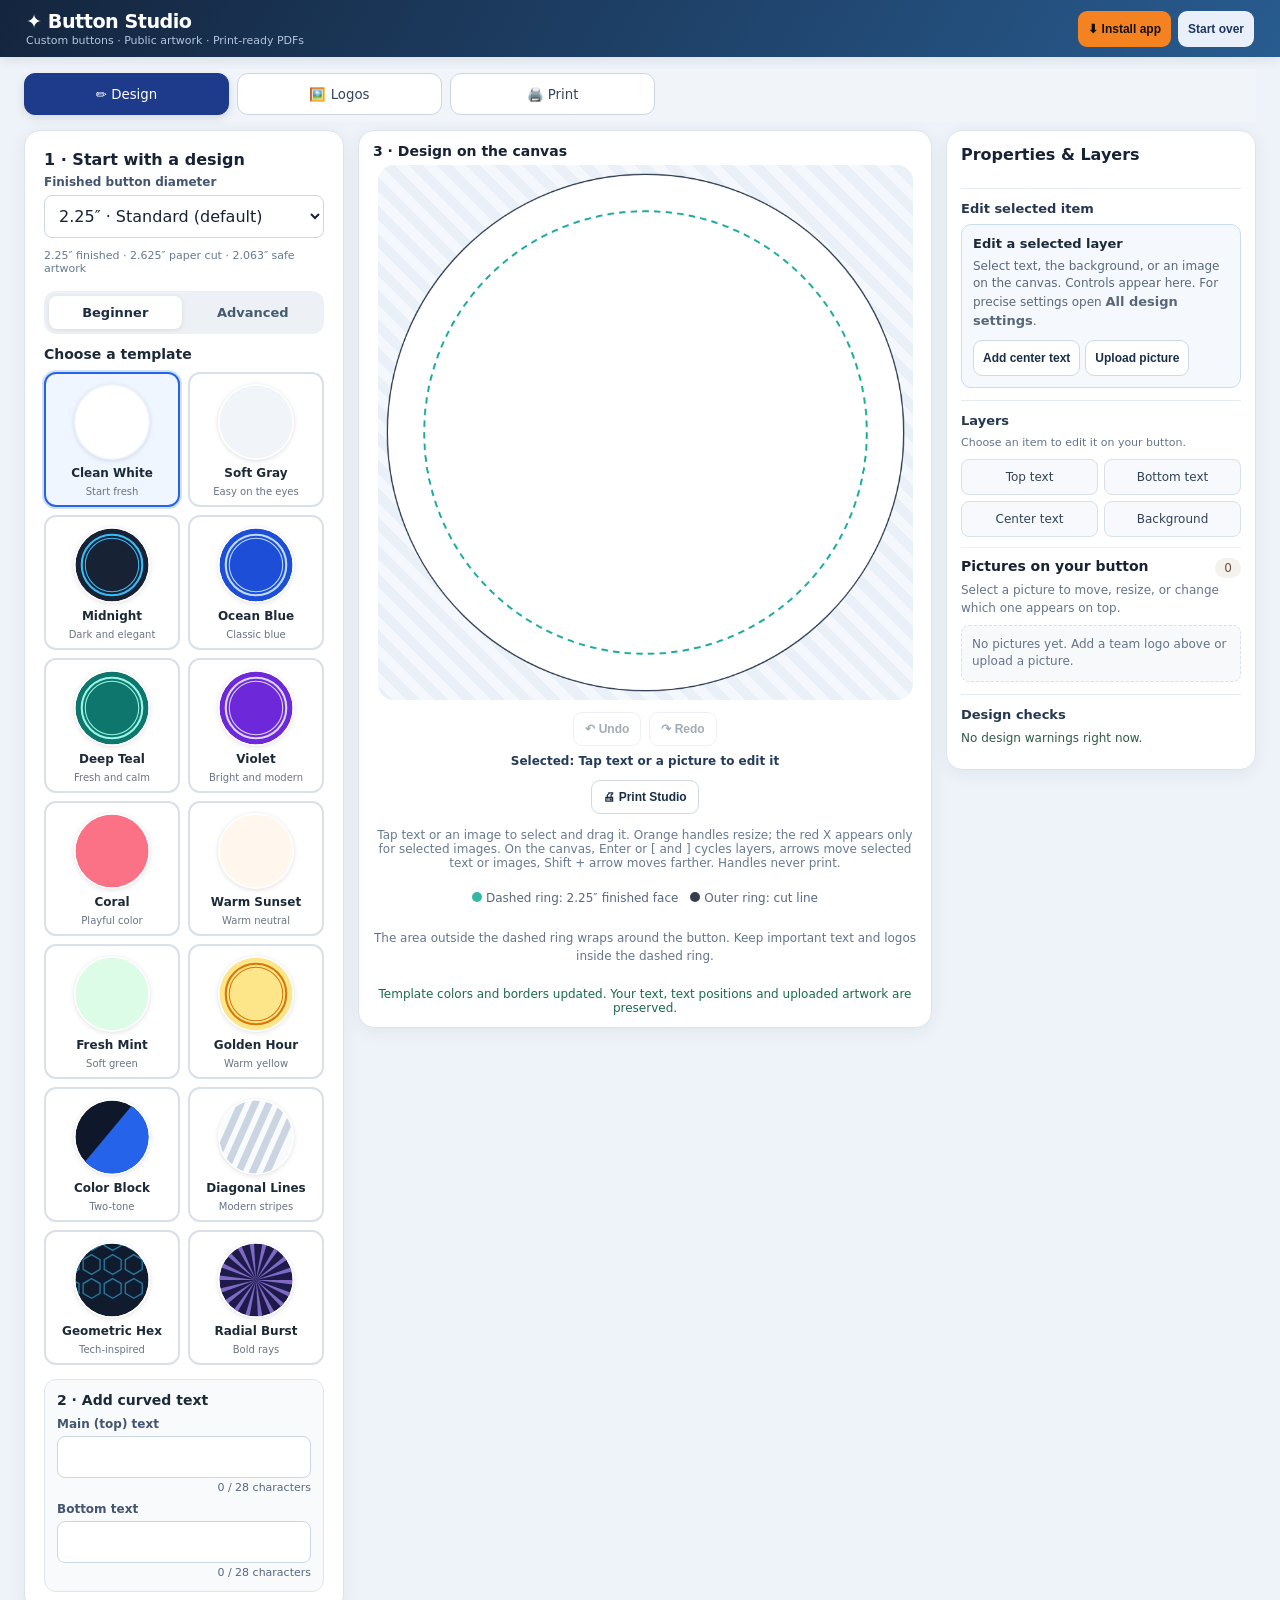
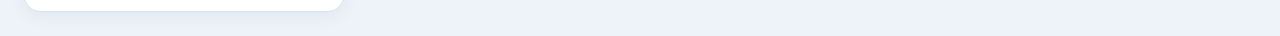
==== commit a2645918: "Prepare self-contained General Button Studio repository export" ====
--- a/index.html
+++ b/index.html
@@ -1,5 +1,5 @@
 <!DOCTYPE html>
-<html lang="en"><head><meta charset="UTF-8"><meta name="viewport" content="width=device-width,initial-scale=1"><title>Robotics Button Studio</title><style>
+<html lang="en"><head><meta charset="UTF-8"><meta name="viewport" content="width=device-width,initial-scale=1"><title>Button Studio | Design and Print Custom Buttons</title><style>
 :root{font-family:Inter,system-ui,-apple-system,Segoe UI,sans-serif;color:#172235;background:#f1f5fa}*{box-sizing:border-box}body{margin:0}header{background:#171717;color:white;padding:19px clamp(16px,4vw,56px);display:flex;justify-content:space-between;align-items:center;gap:12px}header b{font-size:22px;letter-spacing:-.5px}header small{display:block;color:#b4c5e0;margin-top:3px}.app{max-width:1380px;margin:auto;padding:24px;display:grid;grid-template-columns:320px minmax(340px,1fr) 300px;gap:18px}.panel{background:white;border:1px solid #dae3ef;border-radius:16px;padding:19px;box-shadow:0 4px 17px #102a4510}.panel h2{font-size:16px;margin:0 0 16px}.group{margin:0 0 16px}label{font-size:12px;font-weight:750;display:block;margin:0 0 6px;color:#435570}input,select{width:100%;font:inherit;border:1px solid #cbd7e7;border-radius:8px;background:#fff;padding:10px;color:#172235}input[type=color]{height:42px;padding:4px}input[type=range]{padding:0;accent-color:#3159d4}input[type=file]{font-size:12px}.cols{display:grid;grid-template-columns:1fr 1fr;gap:10px}.btn{border:0;border-radius:9px;padding:11px 12px;font-weight:750;cursor:pointer;font-size:13px;background:#eaf0fa;color:#1e3761}.btn.primary{background:#ee7800;color:#111}.btn.dark{background:#172c4c;color:#fff}.btn:focus-visible,input:focus-visible,select:focus-visible{outline:3px solid #89b4ff}.btn:hover{filter:brightness(.95)}.btn.full{width:100%}.buttons{display:grid;grid-template-columns:1fr 1fr;gap:8px}.hint{font-size:12px;line-height:1.5;color:#64748b}.previewPanel{text-align:center}.previewPanel h2{text-align:left}.canvasWrap{background:repeating-linear-gradient(45deg,#eaf0f7,#eaf0f7 10px,#f4f7fb 10px,#f4f7fb 20px);padding:22px;border-radius:16px;margin:0 auto 14px;max-width:535px}#editorCanvas{width:100%;max-width:480px;aspect-ratio:1/1;display:block;touch-action:none;cursor:grab;margin:auto}#editorCanvas:active{cursor:grabbing}.minirow{display:flex;justify-content:center;gap:12px;flex-wrap:wrap;font-size:12px;color:#566780;margin:12px}.dot{display:inline-block;width:10px;height:10px;border-radius:50%;margin-right:4px}.printpreview{width:100%;aspect-ratio:8.5/11;background:#fff;display:block;border:1px solid #d8e1ee;box-shadow:0 4px 12px #1424410d}.status{margin-top:12px;font-size:12px;line-height:1.5;color:#5e708a}.top-tools{display:flex;gap:7px;flex-wrap:wrap}.steps{margin:0;padding-left:20px;color:#50627a;line-height:1.7;font-size:13px}.fine{font-size:11px;color:#667992}hr{border:0;border-top:1px solid #e7ecf3;margin:18px 0}summary{font-size:13px;font-weight:700;cursor:pointer}details{margin:0 0 16px}#message{font-size:12px;min-height:16px;color:#196b4a;margin-top:10px}@media(max-width:1110px){.app{grid-template-columns:minmax(250px,310px) 1fr}.right{grid-column:1 / -1}.right .printpreview{max-width:400px;margin:auto}}@media(max-width:700px){.app{display:block;padding:12px}.panel{margin-bottom:13px}header{padding:15px}header b{font-size:18px}.canvasWrap{padding:10px}}
 
 .cropOverlay{position:fixed;inset:0;background:#101827bb;z-index:20;display:none;align-items:center;justify-content:center;padding:18px}.cropOverlay.active{display:flex}.cropDialog{background:white;border-radius:16px;padding:20px;width:min(95vw,620px);max-height:95vh;overflow:auto}.cropDialog h2{margin:0 0 8px}.cropCanvas{width:100%;height:auto;object-fit:contain;background:#e9eef5;touch-action:none;cursor:crosshair;display:block}.cropActions{display:flex;justify-content:flex-end;gap:8px;margin-top:14px}
@@ -36,7 +36,11 @@
 #sideTools .toolSectionBody{padding:0}
 @media(max-width:930px){.app{grid-template-columns:minmax(245px,330px) minmax(280px,1fr)}.right{grid-column:1;grid-row:2}.previewPanel{grid-column:2;grid-row:2;position:sticky;top:80px}}
 @media(max-width:700px){.app{display:flex;flex-direction:column}.editor-tabs{order:0;width:100%;position:sticky;top:0;padding:8px 0;gap:5px}.editor-tabs button{padding:11px 6px;font-size:13px}.previewPanel{order:1;position:static}.app>section#designTools,.app>aside#sideTools{order:2;width:100%}}
-</style><link rel="stylesheet" href="phase1.css?v=20261101-all-screens"><link rel="stylesheet" href="phase2.css?v=20261101d"><link rel="stylesheet" href="phase3.css?v=20261101"><link rel="stylesheet" href="library.css?v=20261101"><meta name="theme-color" content="#171717"><meta name="apple-mobile-web-app-capable" content="yes"><meta name="apple-mobile-web-app-status-bar-style" content="default"><link rel="manifest" href="manifest.json"><link rel="apple-touch-icon" href="icons/icon-192.png"><link rel="icon" href="icons/icon-192.png" type="image/png"><link rel="stylesheet" href="pwa.css?v=20261101"><link rel="stylesheet" href="properties.css?v=20261101d"></head><body data-studio-edition="fenton"><header><div><b>🐯 Fenton Team Edition</b><small>Design a button · Fill a letter-size sheet · Download a printable PDF</small></div><div class="edition-nav"><a href="studio/" class="edition-link" aria-label="Open General Edition with official FIRST logos">General Edition</a><button class="btn install-app-btn" type="button" id="installApp" aria-label="Install Fenton Button Designer">⬇ Install app</button><button class="btn" id="reset">Start over</button></div></header><main class="app"><nav class="editor-tabs" role="tablist" aria-label="Button editing tools"><button type="button" role="tab" id="tab-design" aria-selected="true" aria-controls="designTools" data-edit-tab="design">✏️ Design</button><button type="button" role="tab" id="tab-logos" aria-selected="false" aria-controls="logosTools" data-edit-tab="logos" tabindex="-1">🖼️ Logos</button><button type="button" role="tab" id="tab-print" aria-selected="false" aria-controls="printTools" data-edit-tab="print" tabindex="-1">🖨️ Print</button></nav><section class="panel" id="designTools" role="tabpanel" aria-labelledby="tab-design"><h2>1 · Create your button</h2><div class="group" id="buttonSizeControl"><label for="finishedSize">Finished button diameter</label><select id="finishedSize"><option value="1">1″</option><option value="1.25">1.25″</option><option value="1.5">1.5″</option><option value="1.75">1.75″</option><option value="2.25" selected>2.25″ · Standard (default)</option><option value="2.5">2.5″</option><option value="3">3″</option><option value="3.5">3.5″</option><option value="4">4″</option><option value="6">6″</option></select><p class="fine" id="buttonSizeDetails">2.25″ finished · 2.625″ paper cut · 2.063″ safe artwork</p></div><div class="group"><label for="theme">Starting design</label><select id="theme"><optgroup label="Fenton Color Templates"><option value="orange">Orange Solid</option><option value="black">Black Solid</option><option value="whiteAccent">White / Orange Accent</option><option value="orangeRing">Orange with Black Ring</option><option value="blackRing">Black with Orange Ring</option><option value="split">Orange / Black Split</option><option value="titanium">Titanium Dark</option></optgroup><optgroup label="Pattern Templates"><option value="stripes">Tiger Stripes</option><option value="pawPattern">Paw Pattern</option><option value="hex">Hex Tech</option><option value="burst">Radial Burst</option></optgroup><optgroup label="Neutral Templates"><option value="blank">Clean White</option><option value="darkMinimal">Dark Minimal</option><option value="lightMinimal">Blank Light</option></optgroup></select></div><div class="group"><label for="headline">Main text</label><input id="headline" maxlength="28" value=""></div><div class="group"><label for="subline">Bottom text</label><input id="subline" maxlength="28" value=""></div><div class="group"><label for="centerText">Center text (optional)</label><input id="centerText" maxlength="18" value=""></div><div class="cols group"><div><label for="bgColor">Background</label><input id="bgColor" type="color" value="#111111"></div><div><label for="textColor">Text</label><input id="textColor" type="color" value="#ffffff"></div><div><label for="accentColor">Accent</label><input id="accentColor" type="color" value="#f58220"></div><div><label for="font">Font</label><select id="font"><option value="Arial Black">Bold</option><option value="Impact">Impact</option><option value="Georgia">Classic</option><option value="Arial">Simple</option><option value="Courier New">Tech</option></select></div></div><div class="group"><label for="borderStyle">Circle border</label><div class="cols"><select id="borderStyle"><option value="double">Double ring</option><option value="solid">Single ring</option><option value="dashed">Dashed ring</option><option value="none">No border</option></select><div><label for="borderColor">Border color</label><select id="borderColor"><option value="#111111">Black</option><option value="#ffffff">White</option><option value="#f58220">Orange</option></select></div></div></div><details><summary>Fine-tune text sizes</summary><div class="group" style="margin-top:12px"><label for="topSize">Top text size</label><input id="topSize" type="range" min="20" max="56" value="34"></div><div class="group"><label for="bottomSize">Bottom text size</label><input id="bottomSize" type="range" min="16" max="48" value="28"></div><div class="group"><label for="middleSize">Center text size</label><input id="middleSize" type="range" min="20" max="72" value="52"></div></details></section><div id="previewWorkspace"><section class="panel previewPanel"><h2>2 · Preview your design</h2><div class="canvasWrap"><canvas id="editorCanvas" width="800" height="800" aria-label="Editable preview of the circular button"></canvas></div><div class="minirow"><span><i class="dot" style="background:#35b7a5"></i><span id="faceGuideLegend">Dashed ring: 2.25″ finished face</span></span><span><i class="dot" style="background:#353c50"></i>Outer ring: cut line</span></div><p class="hint">The area outside the dashed ring wraps around the button. Keep important text and logos inside the dashed ring.</p><div class="top-tools"><button class="btn" id="downloadPng">Download design PNG</button><button class="btn" id="saveProject">Save design to this browser</button><button class="btn" id="loadProject">Load browser copy</button><button class="btn" id="exportProject">Download editable project</button><label class="btn" style="display:inline-flex;align-items:center;margin:0;cursor:pointer">Open editable project<input id="importProject" type="file" accept=".json,application/json" style="display:none"></label></div><div id="designWarnings" class="design-warnings" aria-live="polite"></div><div id="message" aria-live="polite"></div></section><div id="mobilePropertiesActions" class="mobile-properties-actions" role="group" aria-label="Button editing">
+</style><script>window.ButtonStudioEdition='general';</script><link rel="stylesheet" href="./phase1.css?v=20261102-all-screens"><link rel="stylesheet" href="./phase2.css?v=20261102f"><link rel="stylesheet" href="./phase3.css?v=20261102"><meta name="theme-color" content="#171717"><meta name="apple-mobile-web-app-capable" content="yes"><meta name="apple-mobile-web-app-status-bar-style" content="default"><link rel="manifest" href="./manifest.json"><link rel="apple-touch-icon" href="./icons/icon-192.png"><link rel="icon" href="./icons/icon-192.png" type="image/png"><link rel="stylesheet" href="./pwa.css?v=20261102"><link rel="stylesheet" href="./properties.css?v=20261102d"><link rel="stylesheet" href="general.css?v=20261102"></head><body data-studio-edition="general"><header><div><b>✦ Button Studio</b><small>Custom buttons · Public artwork · Print-ready PDFs</small></div><div class="edition-nav"><button class="btn install-app-btn" type="button" id="installApp" aria-label="Install Button Studio">⬇ Install app</button><button class="btn" id="reset">Start over</button></div></header><main class="app"><nav class="editor-tabs" role="tablist" aria-label="Button editing tools"><button type="button" role="tab" id="tab-design" aria-selected="true" aria-controls="designTools" data-edit-tab="design">✏️ Design</button><button type="button" role="tab" id="tab-logos" aria-selected="false" aria-controls="logosTools" data-edit-tab="logos" tabindex="-1">🖼️ Logos</button><button type="button" role="tab" id="tab-print" aria-selected="false" aria-controls="printTools" data-edit-tab="print" tabindex="-1">🖨️ Print</button></nav><section class="panel" id="designTools" role="tabpanel" aria-labelledby="tab-design"><h2>1 · Create your button</h2><div class="group" id="buttonSizeControl"><label for="finishedSize">Finished button diameter</label><select id="finishedSize"><option value="1">1″</option><option value="1.25">1.25″</option><option value="1.5">1.5″</option><option value="1.75">1.75″</option><option value="2.25" selected>2.25″ · Standard (default)</option><option value="2.5">2.5″</option><option value="3">3″</option><option value="3.5">3.5″</option><option value="4">4″</option><option value="6">6″</option></select><p class="fine" id="buttonSizeDetails">2.25″ finished · 2.625″ paper cut · 2.063″ safe artwork</p></div><div class="group"><label for="theme">Starting design</label><select id="theme">
+<optgroup label="Clean & Classic"><option value="blank" selected>Clean White</option><option value="lightMinimal">Soft Gray</option><option value="darkMinimal">Midnight</option></optgroup>
+<optgroup label="Colorful"><option value="blue">Ocean Blue</option><option value="teal">Deep Teal</option><option value="purple">Violet</option><option value="coral">Coral</option><option value="sunset">Warm Sunset</option><option value="mint">Fresh Mint</option><option value="gold">Golden Hour</option></optgroup>
+<optgroup label="Patterns"><option value="split">Color Block</option><option value="stripes">Diagonal Lines</option><option value="hex">Geometric Hex</option><option value="burst">Radial Burst</option></optgroup>
+</select></div><div class="group"><label for="headline">Main text</label><input id="headline" maxlength="28" value=""></div><div class="group"><label for="subline">Bottom text</label><input id="subline" maxlength="28" value=""></div><div class="group"><label for="centerText">Center text (optional)</label><input id="centerText" maxlength="18" value=""></div><div class="cols group"><div><label for="bgColor">Background</label><input id="bgColor" type="color" value="#111111"></div><div><label for="textColor">Text</label><input id="textColor" type="color" value="#ffffff"></div><div><label for="accentColor">Accent</label><input id="accentColor" type="color" value="#f58220"></div><div><label for="font">Font</label><select id="font"><option value="Arial Black">Bold</option><option value="Impact">Impact</option><option value="Georgia">Classic</option><option value="Arial">Simple</option><option value="Courier New">Tech</option></select></div></div><div class="group"><label for="borderStyle">Circle border</label><div class="cols"><select id="borderStyle"><option value="double">Double ring</option><option value="solid">Single ring</option><option value="dashed">Dashed ring</option><option value="none">No border</option></select><div><label for="borderColor">Border color</label><input id="borderColor" type="color" value="#2563eb"></div></div></div><details><summary>Fine-tune text sizes</summary><div class="group" style="margin-top:12px"><label for="topSize">Top text size</label><input id="topSize" type="range" min="20" max="56" value="34"></div><div class="group"><label for="bottomSize">Bottom text size</label><input id="bottomSize" type="range" min="16" max="48" value="28"></div><div class="group"><label for="middleSize">Center text size</label><input id="middleSize" type="range" min="20" max="72" value="52"></div></details></section><div id="previewWorkspace"><section class="panel previewPanel"><h2>2 · Preview your design</h2><div class="canvasWrap"><canvas id="editorCanvas" width="800" height="800" aria-label="Editable preview of the circular button"></canvas></div><div class="minirow"><span><i class="dot" style="background:#35b7a5"></i><span id="faceGuideLegend">Dashed ring: 2.25″ finished face</span></span><span><i class="dot" style="background:#353c50"></i>Outer ring: cut line</span></div><p class="hint">The area outside the dashed ring wraps around the button. Keep important text and logos inside the dashed ring.</p><div class="top-tools"><button class="btn" id="downloadPng">Download design PNG</button><button class="btn" id="saveProject">Save design to this browser</button><button class="btn" id="loadProject">Load browser copy</button><button class="btn" id="exportProject">Download editable project</button><label class="btn" style="display:inline-flex;align-items:center;margin:0;cursor:pointer">Open editable project<input id="importProject" type="file" accept=".json,application/json" style="display:none"></label></div><div id="designWarnings" class="design-warnings" aria-live="polite"></div><div id="message" aria-live="polite"></div></section><div id="mobilePropertiesActions" class="mobile-properties-actions" role="group" aria-label="Button editing">
   <button type="button" id="mobileEditButton" aria-controls="propertiesPanel" aria-expanded="false"><span aria-hidden="true">✎</span> <span id="mobileEditLabel">Edit Selected</span></button>
   <button type="button" id="mobileLayersButton" aria-controls="propertiesPanel" aria-expanded="false"><span aria-hidden="true">☷</span> Layers</button>
 </div><aside id="propertiesPanel" class="panel propertiesPanel" aria-label="Properties and layers">
@@ -58,7 +62,7 @@
     <p id="propertiesCheckSummary" class="properties-check-status" role="status" aria-live="polite">Checking button design…</p>
     <div id="propertiesWarnings"></div>
   </section>
-</aside></div><aside class="panel right" id="sideTools"><h2 class="toolsTitle">Artwork &amp; printing</h2><details class="toolSection" id="logosTools" open><summary>Team logos, FIRST logos &amp; images</summary><div class="toolSectionBody"><div class="group"><label for="teamLogo">Fenton Robotics team logos</label><select id="teamLogo"><option value="">Choose a team logo…</option><option value="tiger-paws-24471">Tiger Paws · 24471</option><option value="tiger-cubs-29168">Tiger Cubs · 29168</option><option value="tiger-kits-31558">Tiger Kits · 31558</option><option value="tiger-claws-31575">Tiger Claws · 31575</option><option value="tiger-eyes-31577">Tiger Eyes · 31577</option><option value="siberian-tigers-38050">Siberian Tigers · 38050</option><option value="bengal-tigers-52545">Bengal Tigers · 52545</option><option value="tungsten-tigers">Tungsten Tigers</option><option value="titanium-tigers">Titanium Tigers · 5114</option><option value="chromium-tigers">Chromium Tigers</option><option value="iridium-tigers">Iridium Tigers</option></select><div class="fine">Select a team logo to add an editable image layer. Team files are already stored in this repository.</div></div><div class="group"><label for="firstLogo">Official FIRST logos</label><select id="firstLogo"><option value="">Choose a FIRST logo…</option><optgroup label="FIRST Brand"><option value="first">FIRST</option></optgroup><optgroup label="FIRST LEGO League"><option value="fll">FIRST LEGO League</option><option value="fll-challenge">FIRST LEGO League Challenge</option><option value="fll-explore">FIRST LEGO League Explore</option><option value="fll-discover">FIRST LEGO League Discover</option></optgroup><optgroup label="Other FIRST Programs"><option value="ftc">FIRST Tech Challenge</option><option value="frc">FIRST Robotics Competition</option></optgroup></select><p class="fine">Official FIRST artwork must stay unaltered, with clear space and readable contrast. <a href="https://www.firstinspires.org/brand/logos-guidelines?hsLang=en" target="_blank" rel="noopener noreferrer">Read FIRST branding and usage guidelines</a>.</p></div><div class="group"><label for="logo">Add image(s) or official logo</label><input type="file" id="logo" multiple accept="image/png,image/jpeg,image/webp,image/avif"><div class="fine">PNG with a transparent background works best. Image stays in your browser.</div></div><div class="group"><label for="imageLayer">Selected image layer</label><select id="imageLayer"><option value="">No uploaded images</option></select><div class="fine">Drop multiple files onto the circular canvas. Choose a layer to move, resize, crop, or remove it. Logo presets can also be moved.</div></div><div class="group"><button class="btn full" id="cropLogo" disabled>✂ Crop uploaded image</button></div><div class="group"><label for="logoSize">Logo size <span id="sizeLabel">52%</span></label><input type="range" id="logoSize" min="15" max="180" value="52"><p class="fine">Enlarge uploaded images to 180% to fill the button. Artwork beyond the cut line is cropped in the print.</p></div><div class="buttons"><button class="btn" id="centerLogo">Center selected image</button><button class="btn" id="removeLogo">Remove logo</button></div><p class="hint">Drag and drop photos and logos from your computer onto the circle, then drag each layer to reposition. Everything is editable, including the starting graphics, text, colors, and layout.</p></div></details><details class="toolSection" id="printTools" open><summary>Print your buttons</summary><div class="toolSectionBody"><section class="print-primary-actions" id="printPrimaryActions" aria-label="Save and print your button"><h3>Finish your button</h3><div id="printStudioAction"></div><details id="printSaveMenu"><summary>Save &amp; Export</summary><div id="printSaveActions"></div></details></section><div class="group"><label for="cutSize">Paper cut-circle diameter (inches)</label><input id="cutSize" type="number" inputmode="decimal" min="1" max="8" step="0.001" value="2.625"><p class="hint">Cut size updates with the finished diameter. Customize for your machine and measure a test print.</p></div><div class="group"><label for="copies">Number of buttons</label><select id="copies"><option value="6">6 buttons</option><option value="9">9 buttons</option><option value="12">12 buttons</option><option value="18">18 buttons</option><option value="24">24 buttons</option><option value="36">36 buttons</option><option value="48">48 buttons</option></select></div><div class="group"><label><input id="faceGuide" type="checkbox" style="width:auto;vertical-align:middle;margin-right:5px"> Include faint face guide on printed sheets</label></div><canvas id="sheetPreview" class="printpreview" width="680" height="880" aria-label="Preview of one US letter sheet with repeated buttons"></canvas><p class="status" id="sheetStatus"></p><button class="btn primary full" id="downloadPdf">⬇ Download print-ready PDF</button><p class="hint">8.5 × 11 in US Letter paper. Print at <strong>100% / Actual size</strong>, not “Fit to page.”</p><hr><h2>Printing checklist</h2><ol class="steps"><li>Confirm your machine's cut diameter.</li><li>Download the PDF and print at 100% scale.</li><li>Measure one printed cut circle with a ruler.</li><li>Cut on the outside circles and assemble your buttons.</li></ol><p class="fine">Works offline after downloading this file. No student sign-in, server, or paid account required.</p></div></details></aside></main><div class="cropOverlay" id="cropOverlay" role="dialog" aria-modal="true" aria-label="Crop uploaded image"><div class="cropDialog"><h2>Crop image</h2><p class="hint">Drag to select the area you want to keep. Use the square option for a centered logo or leave it freeform.</p><div class="group"><label><input type="checkbox" id="squareCrop" style="width:auto;margin-right:6px" checked>Lock selection to a square</label></div><canvas id="cropCanvas" class="cropCanvas" width="800" height="500"></canvas><div class="cropActions"><button class="btn" id="cancelCrop">Cancel</button><button class="btn primary" id="applyCrop">Apply crop</button></div></div></div><script>
+</aside></div><aside class="panel right" id="sideTools"><h2 class="toolsTitle">Artwork &amp; printing</h2><details class="toolSection" id="logosTools" open><summary>Public images and uploads</summary><div class="toolSectionBody"><div class="group"><label for="logo">Add image(s) or official logo</label><input type="file" id="logo" multiple accept="image/png,image/jpeg,image/webp,image/avif"><div class="fine">PNG with a transparent background works best. Image stays in your browser.</div></div><div class="group"><label for="imageLayer">Selected image layer</label><select id="imageLayer"><option value="">No uploaded images</option></select><div class="fine">Drop multiple files onto the circular canvas. Choose a layer to move, resize, crop, or remove it. Logo presets can also be moved.</div></div><div class="group"><button class="btn full" id="cropLogo" disabled>✂ Crop uploaded image</button></div><div class="group"><label for="logoSize">Logo size <span id="sizeLabel">52%</span></label><input type="range" id="logoSize" min="15" max="180" value="52"><p class="fine">Enlarge uploaded images to 180% to fill the button. Artwork beyond the cut line is cropped in the print.</p></div><div class="buttons"><button class="btn" id="centerLogo">Center selected image</button><button class="btn" id="removeLogo">Remove logo</button></div><p class="hint">Drag and drop photos and logos from your computer onto the circle, then drag each layer to reposition. Everything is editable, including the starting graphics, text, colors, and layout.</p></div></details><details class="toolSection" id="printTools" open><summary>Print your buttons</summary><div class="toolSectionBody"><section class="print-primary-actions" id="printPrimaryActions" aria-label="Save and print your button"><h3>Finish your button</h3><div id="printStudioAction"></div><details id="printSaveMenu"><summary>Save &amp; Export</summary><div id="printSaveActions"></div></details></section><div class="group"><label for="cutSize">Paper cut-circle diameter (inches)</label><input id="cutSize" type="number" inputmode="decimal" min="1" max="8" step="0.001" value="2.625"><p class="hint">Cut size updates with the finished diameter. Customize for your machine and measure a test print.</p></div><div class="group"><label for="copies">Number of buttons</label><select id="copies"><option value="6">6 buttons</option><option value="9">9 buttons</option><option value="12">12 buttons</option><option value="18">18 buttons</option><option value="24">24 buttons</option><option value="36">36 buttons</option><option value="48">48 buttons</option></select></div><div class="group"><label><input id="faceGuide" type="checkbox" style="width:auto;vertical-align:middle;margin-right:5px"> Include faint face guide on printed sheets</label></div><canvas id="sheetPreview" class="printpreview" width="680" height="880" aria-label="Preview of one US letter sheet with repeated buttons"></canvas><p class="status" id="sheetStatus"></p><button class="btn primary full" id="downloadPdf">⬇ Download print-ready PDF</button><p class="hint">8.5 × 11 in US Letter paper. Print at <strong>100% / Actual size</strong>, not “Fit to page.”</p><hr><h2>Printing checklist</h2><ol class="steps"><li>Confirm your machine's cut diameter.</li><li>Download the PDF and print at 100% scale.</li><li>Measure one printed cut circle with a ruler.</li><li>Cut on the outside circles and assemble your buttons.</li></ol><p class="fine">Works offline after downloading this file. No student sign-in, server, or paid account required.</p></div></details></aside></main><div class="cropOverlay" id="cropOverlay" role="dialog" aria-modal="true" aria-label="Crop uploaded image"><div class="cropDialog"><h2>Crop image</h2><p class="hint">Drag to select the area you want to keep. Use the square option for a centered logo or leave it freeform.</p><div class="group"><label><input type="checkbox" id="squareCrop" style="width:auto;margin-right:6px" checked>Lock selection to a square</label></div><canvas id="cropCanvas" class="cropCanvas" width="800" height="500"></canvas><div class="cropActions"><button class="btn" id="cancelCrop">Cancel</button><button class="btn primary" id="applyCrop">Apply crop</button></div></div></div><script>
 'use strict';
 const $=id=>document.getElementById(id);let layers=[],selectedLayer=-1;let image=null, imageData='',logoX=.5,logoY=.5, dragging=false;
 const editor=$('editorCanvas'),ctx=editor.getContext('2d'),preview=$('sheetPreview'),pctx=preview.getContext('2d');
@@ -84,10 +88,10 @@
 function selectFinishedSize(){const spec=BUTTON_SIZES[String(selectedSize())];$('cutSize').value=spec.cut;updateSizeReadout();render();}
 const defaultTextLayout=()=>({top:{radius:.73,angle:0},bottom:{radius:.73,angle:0},middle:{x:.5,y:.84}});
 let uxText=defaultTextLayout();let uxMark={x:.5,y:.5};
-const themes={"orange":["#f58220","#111111","#ffffff","","","","none","none","#111111"],"black":["#111111","#ffffff","#f58220","","","","none","none","#f58220"],"whiteAccent":["#ffffff","#111111","#f58220","","","","none","double","#f58220"],"orangeRing":["#f58220","#111111","#ffffff","","","","none","double","#111111"],"blackRing":["#111111","#ffffff","#f58220","","","","none","double","#f58220"],"split":["#f58220","#ffffff","#111111","","","","none","solid","#ffffff"],"titanium":["#23262b","#ffffff","#a6acb6","","","","none","double","#a6acb6"],"stripes":["#f58220","#111111","#ffffff","","","","none","solid","#111111"],"pawPattern":["#f58220","#111111","#ffffff","","","","none","double","#111111"],"hex":["#101923","#ffffff","#f58220","","","","none","double","#f58220"],"burst":["#111111","#ffffff","#f58220","","","","none","none","#f58220"],"blank":["#ffffff","#111111","#f58220","","","","none","none","#111111"],"darkMinimal":["#151515","#ffffff","#f58220","","","","none","none","#f58220"],"lightMinimal":["#f6f6f6","#111111","#f58220","","","","none","none","#111111"]};
+const themes={"blank":["#ffffff","#172235","#2563eb","","","","none","none","#2563eb"],"lightMinimal":["#f1f5f9","#1e293b","#64748b","","","","none","none","#64748b"],"darkMinimal":["#172235","#ffffff","#38bdf8","","","","none","double","#38bdf8"],"blue":["#1d4ed8","#ffffff","#bfdbfe","","","","none","double","#bfdbfe"],"teal":["#0f766e","#ffffff","#99f6e4","","","","none","double","#99f6e4"],"purple":["#6d28d9","#ffffff","#ddd6fe","","","","none","double","#ddd6fe"],"coral":["#fb7185","#3b1223","#ffffff","","","","none","solid","#ffffff"],"sunset":["#fff7ed","#7c2d12","#ea580c","","","","none","double","#ea580c"],"mint":["#dcfce7","#14532d","#16a34a","","","","none","solid","#16a34a"],"gold":["#fde68a","#422006","#d97706","","","","none","double","#d97706"],"split":["#0f172a","#ffffff","#2563eb","","","","none","solid","#ffffff"],"stripes":["#f8fafc","#0f172a","#cbd5e1","","","","none","none","#0f172a"],"hex":["#101c2e","#ffffff","#38bdf8","","","","none","double","#38bdf8"],"burst":["#1e1b4b","#ffffff","#a78bfa","","","","none","none","#a78bfa"]};
 
 function state(){return {values:Object.fromEntries(tracked.map(id=>[id,$(id).type==='checkbox'?$(id).checked:$(id).value])),layers:layers.map(l=>({data:l.data,x:l.x,y:l.y,size:l.size,name:l.name})),imageData,logoX,logoY,textLayout:JSON.parse(JSON.stringify(uxText)),markPosition:{...uxMark}}}
-function changeTheme(){const a=themes[$('theme').value]||themes.orange;['bgColor','textColor','accentColor'].forEach((k,i)=>$(k).value=a[i]);$('borderStyle').value=a[7];$('borderColor').value=a[8];render();setMessage('Template colors and borders updated. Your text, text positions and uploaded artwork are preserved.');}
+function changeTheme(){const a=themes[$('theme').value]||themes.blank;['bgColor','textColor','accentColor'].forEach((k,i)=>$(k).value=a[i]);$('borderStyle').value=a[7];$('borderColor').value=a[8];render();setMessage('Template colors and borders updated. Your text, text positions and uploaded artwork are preserved.');}
 function fitText(c,text,maxW,size,font){let s=size;c.font=`900 ${s}px ${font}`;while(s>12&&c.measureText(text).width>maxW){s-=1;c.font=`900 ${s}px ${font}`}return s}
 function arcLetters(c,text,cx,cy,r,top,size,color,font,arcShift=0){
  if(!text)return;
@@ -104,7 +108,7 @@
   c.rotate(top?at:-at);c.fillText(chars[k],0,0);c.restore();angle+=step
  }c.restore()
 }
-function drawThemePattern(c,w,m,r,theme){c.save();c.beginPath();c.arc(m,m,r,0,Math.PI*2);c.clip();if(theme==='split'){c.fillStyle='#111111';c.beginPath();c.moveTo(w,0);c.lineTo(w,w);c.lineTo(0,w);c.closePath();c.fill()}else if(theme==='stripes'){c.fillStyle='#111111';for(let x=-w;x<w*1.8;x+=w*.16){c.save();c.translate(x,0);c.rotate(-.45);c.fillRect(0,-w,w*.055,w*3);c.restore()}}else if(theme==='pawPattern'){c.fillStyle='#111111';c.globalAlpha=.24;for(let y=w*.1;y<w;y+=w*.30)for(let x=w*.12;x<w;x+=w*.3){let px=x+((Math.floor(y/(w*.30))%2)*w*.12);c.beginPath();c.ellipse(px,y,w*.035,w*.027,0,0,Math.PI*2);c.fill();for(const [dx,dy] of [[-.04,-.052],[-.012,-.068],[.019,-.068],[.046,-.052]]){c.beginPath();c.arc(px+w*dx,y+w*dy,w*.012,0,Math.PI*2);c.fill()}}}else if(theme==='hex'){c.strokeStyle='#f58220';c.globalAlpha=.33;c.lineWidth=w*.005;const radius=w*.075;for(let y=-radius;y<w+radius;y+=radius*1.73)for(let x=-radius;x<w+radius;x+=radius*3){const px=x+((Math.round(y/(radius*1.73))%2)*radius*1.5);c.beginPath();for(let k=0;k<6;k++){const a=Math.PI/3*k,xx=px+radius*Math.cos(a),yy=y+radius*Math.sin(a);if(k===0)c.moveTo(xx,yy);else c.lineTo(xx,yy)}c.closePath();c.stroke()}}else if(theme==='burst'){c.fillStyle='#f58220';c.globalAlpha=.55;for(let i=0;i<18;i++){const a=i*Math.PI/9;c.beginPath();c.moveTo(m,m);c.arc(m,m,r,a,a+Math.PI/20);c.closePath();c.fill()}}c.restore()}
+function drawThemePattern(c,w,m,r,theme){c.save();c.beginPath();c.arc(m,m,r,0,Math.PI*2);c.clip();if(theme==='split'){c.fillStyle=$('accentColor').value;c.beginPath();c.moveTo(w,0);c.lineTo(w,w);c.lineTo(0,w);c.closePath();c.fill()}else if(theme==='stripes'){c.fillStyle=$('accentColor').value;for(let x=-w;x<w*1.8;x+=w*.16){c.save();c.translate(x,0);c.rotate(-.45);c.fillRect(0,-w,w*.055,w*3);c.restore()}}else if(theme==='pawPattern'){c.fillStyle=$('accentColor').value;c.globalAlpha=.24;for(let y=w*.1;y<w;y+=w*.30)for(let x=w*.12;x<w;x+=w*.3){let px=x+((Math.floor(y/(w*.30))%2)*w*.12);c.beginPath();c.ellipse(px,y,w*.035,w*.027,0,0,Math.PI*2);c.fill();for(const [dx,dy] of [[-.04,-.052],[-.012,-.068],[.019,-.068],[.046,-.052]]){c.beginPath();c.arc(px+w*dx,y+w*dy,w*.012,0,Math.PI*2);c.fill()}}}else if(theme==='hex'){c.strokeStyle=$('accentColor').value;c.globalAlpha=.33;c.lineWidth=w*.005;const radius=w*.075;for(let y=-radius;y<w+radius;y+=radius*1.73)for(let x=-radius;x<w+radius;x+=radius*3){const px=x+((Math.round(y/(radius*1.73))%2)*radius*1.5);c.beginPath();for(let k=0;k<6;k++){const a=Math.PI/3*k,xx=px+radius*Math.cos(a),yy=y+radius*Math.sin(a);if(k===0)c.moveTo(xx,yy);else c.lineTo(xx,yy)}c.closePath();c.stroke()}}else if(theme==='burst'){c.fillStyle=$('accentColor').value;c.globalAlpha=.55;for(let i=0;i<18;i++){const a=i*Math.PI/9;c.beginPath();c.moveTo(m,m);c.arc(m,m,r,a,a+Math.PI/20);c.closePath();c.fill()}}c.restore()}
 function drawButton(c,w,{guides=false,cut=selectedCut()}={}){const m=w/2,r=w/2-2,f=r*selectedSize()/cut,fg=$('textColor').value,accent=$('accentColor').value;
 c.clearRect(0,0,w,w);c.save();c.beginPath();c.arc(m,m,r,0,7);c.clip();c.fillStyle=$('bgColor').value;c.fillRect(0,0,w,w);drawThemePattern(c,w,m,r,$('theme').value);
 const st=$('borderStyle').value;if(st!=='none'){c.save();c.strokeStyle=$('borderColor').value;c.lineWidth=w*.009;if(st==='dashed')c.setLineDash([w*.028,w*.018]);c.beginPath();c.arc(m,m,f*.93,0,7);c.stroke();if(st==='double'){c.lineWidth=w*.004;c.beginPath();c.arc(m,m,f*.86,0,7);c.stroke()}c.restore()}
@@ -153,7 +157,7 @@
 function setMessage(t){$('message').textContent=t}
 for(let id of tracked){$(id).addEventListener('input',()=>{if(id==='theme')changeTheme();else if(id==='finishedSize')selectFinishedSize();else render()})}
 function syncLayerUI(){let sel=$('imageLayer');sel.innerHTML='';layers.forEach((l,i)=>{let opt=document.createElement('option');opt.value=i;opt.textContent=(i+1)+'. '+l.name;sel.appendChild(opt)});if(!layers.length){let opt=document.createElement('option');opt.value='';opt.textContent='No uploaded images';sel.appendChild(opt);selectedLayer=-1}else{selectedLayer=Math.max(0,Math.min(selectedLayer,layers.length-1));sel.value=String(selectedLayer);$('logoSize').value=layers[selectedLayer].size}$('cropLogo').disabled=selectedLayer<0;render()}
-function addImages(files){
+function addImages(files, logoAnalyticsMeta=null){
 const accept=['image/png','image/jpeg','image/webp','image/avif'];
 const list=Array.from(files||[]);
 for(const file of list){
@@ -172,13 +176,12 @@
     c.getContext('2d').drawImage(im,0,0,c.width,c.height);
     const data=c.toDataURL('image/png'),normalized=new Image();
     normalized.onload=()=>{if(layers.length>=12)return;layers.push({im:normalized,data,x:.5,y:.5,size:52,name:file.name.slice(0,60)});
-     selectedLayer=layers.length-1;image=normalized;imageData=data;syncLayerUI();setMessage('Image added. Select its layer and drag to position.');};
+     selectedLayer=layers.length-1;image=normalized;imageData=data;syncLayerUI();if(logoAnalyticsMeta)window.ButtonLogoAnalytics?.trackLogo(logoAnalyticsMeta);setMessage('Image added. Select its layer and drag to position.');};
     normalized.src=data;
    }catch(err){setMessage('Image could not be processed: '+err.message)}
   };im.src=reader.result;
  };reader.readAsDataURL(file)
 }}
-$('teamLogo').addEventListener('change',e=>{const name=e.target.value;if(!name)return;if(layers.length>=12){setMessage('Maximum of 12 image layers. Remove an image first.');e.target.value='';return}const im=new Image();if(name==='fenton-paw')im.crossOrigin='anonymous';im.onload=()=>{const c=document.createElement('canvas');c.width=im.naturalWidth;c.height=im.naturalHeight;c.getContext('2d').drawImage(im,0,0);let data;try{data=c.toDataURL('image/png')}catch(err){setMessage('Paw image cannot be imported from the school server. Download it and upload the image file.');return}const local=new Image();local.onload=()=>{layers.push({im:local,data,x:.5,y:.5,size:65,name:name.replaceAll('-',' ')});selectedLayer=layers.length-1;image=local;imageData=data;syncLayerUI();setMessage('Team logo added. Drag to move it.');};local.src=data};im.onerror=()=>setMessage(name==='fenton-paw'?'Paw image unavailable. Download it from the school site and upload it.':'Team logo not yet uploaded into GitHub logos/.');im.src=name==='fenton-paw'?'https://cmsv2-assets.apptegy.net/uploads/9326/file/1215748/cbd3c756-5ea0-42d1-928d-d4e92955af4d.png':'logos/'+name+'.png';e.target.value=''});
 $('logo').addEventListener('change',e=>{addImages(e.target.files);e.target.value=''});
 $('imageLayer').onchange=()=>{selectedLayer=+$('imageLayer').value;image=layers[selectedLayer]?.im||null;imageData=layers[selectedLayer]?.data||'';syncLayerUI()};
 $('logoSize').addEventListener('input',()=>{if(selectedLayer>=0)layers[selectedLayer].size=+$('logoSize').value;render()});
@@ -188,7 +191,7 @@
 editor.addEventListener('dragleave',()=>editor.style.outline='');
 editor.addEventListener('drop',e=>{e.preventDefault();editor.style.outline='';addImages(e.dataTransfer.files)});
 // Interactive pointer selection, moving and resizing are supplied by phase1.js.
-$('downloadPng').onclick=()=>{let c=document.createElement('canvas');c.width=c.height=1200;drawButton(c.getContext('2d'),1200,{cut:selectedCut()});downloadUrl(c.toDataURL('image/png'),'robotics-button-'+selectedSize()+'-inch.png')};function downloadUrl(url,name){let a=document.createElement('a');a.href=url;a.download=name;document.body.append(a);a.click();a.remove()}
+$('downloadPng').onclick=()=>{let c=document.createElement('canvas');c.width=c.height=1200;drawButton(c.getContext('2d'),1200,{cut:selectedCut()});downloadUrl(c.toDataURL('image/png'),'button-studio-' +selectedSize()+'-inch.png')};function downloadUrl(url,name){let a=document.createElement('a');a.href=url;a.download=name;document.body.append(a);a.click();a.remove()}
 
 function restoreProject(data){
 if(!data||typeof data!=='object'||!data.values||typeof data.values!=='object')throw new Error('Invalid design file.');
@@ -211,9 +214,9 @@
 syncLayerUI();updateSizeReadout();render()
 }
 const clamp=(v,a,b)=>Math.max(a,Math.min(b,v));
-$('saveProject').onclick=()=>{try{localStorage.setItem('roboticsButtonDesign',JSON.stringify(state()));setMessage('Saved in this browser. For a reliable backup, also download an editable project.')}catch{setMessage('Browser storage is full. Use Download editable project instead.')}};
-$('loadProject').onclick=()=>{try{const raw=localStorage.getItem('roboticsButtonDesign');if(!raw){setMessage('No saved browser design found.');return}restoreProject(JSON.parse(raw));setMessage('Browser design restored.')}catch(e){setMessage('Could not open saved browser design: '+e.message)}};
-$('exportProject').onclick=()=>{try{let blob=new Blob([JSON.stringify({version:2,...state()})],{type:'application/json'}),url=URL.createObjectURL(blob);downloadUrl(url,'fenton-button-design.json');setTimeout(()=>URL.revokeObjectURL(url),30000);setMessage('Editable project downloaded. Save this JSON file to reuse your design.')}catch(e){setMessage('Unable to export design: '+e.message)}};
+$('saveProject').onclick=()=>{try{localStorage.setItem('generalButtonStudioDesign',JSON.stringify(state()));setMessage('Saved in this browser. For a reliable backup, also download an editable project.')}catch{setMessage('Browser storage is full. Use Download editable project instead.')}};
+$('loadProject').onclick=()=>{try{const raw=localStorage.getItem('generalButtonStudioDesign');if(!raw){setMessage('No saved browser design found.');return}restoreProject(JSON.parse(raw));setMessage('Browser design restored.')}catch(e){setMessage('Could not open saved browser design: '+e.message)}};
+$('exportProject').onclick=()=>{try{let blob=new Blob([JSON.stringify({version:2,...state()})],{type:'application/json'}),url=URL.createObjectURL(blob);downloadUrl(url,'button-studio-project.json');setTimeout(()=>URL.revokeObjectURL(url),30000);setMessage('Editable project downloaded. Save this JSON file to reuse your design.')}catch(e){setMessage('Unable to export design: '+e.message)}};
 $('importProject').onchange=async e=>{let file=e.target.files[0];e.target.value='';if(!file)return;if(file.size>20000000){setMessage('Design file is too large. Maximum 20 MB.');return}
 try{restoreProject(JSON.parse(await file.text()));setMessage('Editable design imported.')}catch(err){setMessage('Unable to load this design file: '+err.message)}};
 $('reset').onclick=()=>{if(!confirm('Reset this design? Your saved browser copy will remain.'))return;$('theme').value='orange';changeTheme();image=null;imageData='';layers=[];selectedLayer=-1;syncLayerUI();logoX=logoY=.5;$('logo').value='';$('cropLogo').disabled=true;$('logoSize').value=52;render();setMessage('New design started.')};
@@ -243,11 +246,11 @@
 for(let p=0;p<pages;p++){let c=document.createElement('canvas');c.width=1700;c.height=2200;let count=Math.min(ly.count,num-p*ly.count);drawSheet(c.getContext('2d'),c.width,c.height,true,count);
 let encoded=c.toDataURL('image/jpeg',.92).split(',')[1],binary=atob(encoded),bytes=new Uint8Array(binary.length);
 for(let i=0;i<binary.length;i++)bytes[i]=binary.charCodeAt(i);jpegs.push({bytes,w:c.width,h:c.height})}
-let pdf=pdfFromJpegs(jpegs),url=URL.createObjectURL(pdf);downloadUrl(url,'fenton-robotics-'+selectedSize()+'-inch-buttons.pdf');
+let pdf=pdfFromJpegs(jpegs),url=URL.createObjectURL(pdf);downloadUrl(url,'button-studio-' +selectedSize()+'-inch-buttons.pdf');
 setTimeout(()=>URL.revokeObjectURL(url),30000);setMessage('Downloaded '+num+' buttons at '+selectedSize()+'″ finished and '+selectedCut()+'″ cut on '+pages+' page(s). Print at Actual Size / 100% and measure one circle.');
 }catch(err){console.error(err);setMessage('PDF export failed: '+err.message)}
 finally{btn.disabled=false;btn.textContent='⬇ Download print-ready PDF'}};
-$('firstLogo').addEventListener('change',e=>{const key=e.target.value;e.target.value='';if(!key)return;const official=['first','fll','fll-challenge','fll-explore','fll-discover','ftc','frc'];if(!official.includes(key))return;if(layers.length>=12){setMessage('Maximum 12 image layers.');return}const im=new Image();im.onload=()=>{const cv=document.createElement('canvas');cv.width=im.naturalWidth;cv.height=im.naturalHeight;cv.getContext('2d').drawImage(im,0,0);const data=cv.toDataURL('image/png');const loaded=new Image();loaded.onload=()=>{layers.push({im:loaded,data,x:.5,y:.5,size:54,name:'Official FIRST: '+key,official:true});selectedLayer=layers.length-1;image=loaded;imageData=data;syncLayerUI();setMessage('FIRST logo added. Preserve its colors and proportions.');};loaded.src=data};im.onerror=()=>setMessage('Unable to load FIRST logo. Please check your connection.');im.src='logos/first/'+key+'.png'});
+
 
 (function(){
  const tabs=[...document.querySelectorAll('[data-edit-tab]')];
@@ -266,4 +269,4 @@
  tabs.forEach((btn,i)=>{btn.addEventListener('click',()=>activate(btn.dataset.editTab,false,true));btn.addEventListener('keydown',e=>{if(e.key==='ArrowRight'||e.key==='ArrowLeft'||e.key==='Home'||e.key==='End'){e.preventDefault();const next=e.key==='Home'?0:e.key==='End'?tabs.length-1:(i+(e.key==='ArrowRight'?1:-1)+tabs.length)%tabs.length;activate(tabs[next].dataset.editTab,true,true)}})});
  activate('design');
 })();
-changeTheme();</script><script src="phase1.js?v=20261101a" defer></script><script src="phase2.js?v=20261101e" defer></script><script src="phase3.js?v=20261101" defer></script><script src="properties.js?v=20261101d" defer></script><script src="library.js?v=20261101" defer></script><script src="pwa.js?v=20261101" defer></script></body></html>+changeTheme();</script><script src="./phase1.js?v=20261102a" defer></script><script src="./phase2.js?v=20261102j" defer></script><script src="./phase3.js?v=20261102" defer></script><script src="./properties.js?v=20261102d" defer></script><script src="./pwa.js?v=20261102" defer></script></body></html>
--- a/phase2.css
+++ b/phase2.css
@@ -89,3 +89,29 @@
  background:#f58220;color:#171717;border-color:#b35a13;
 }
 .studio-tiger-shortcuts button:focus-visible{outline:3px solid #317fc7;outline-offset:2px}
+
+/* The F Paw preview uses its recommended button background; the actual SVG is transparent. */
+.studio-logo-card.f-paw-scheme{border:2px solid #d8e1ea;padding:7px 4px}
+.studio-logo-card.f-paw-scheme img{
+  height:90px;object-fit:contain;padding:5px;border-radius:8px;
+  border:1px solid #bdc7d4;background:#fff;
+}
+.studio-logo-card.f-paw-scheme[data-best-background="black"] img{
+  background:#101820;border-color:#516071;
+}
+.studio-logo-card.f-paw-scheme[data-best-background="orange"] img{
+  background:#f58220;border-color:#b55d12;
+}
+.studio-logo-card.f-paw-scheme small{line-height:1.3;font-weight:650}
+.studio-logo-card.f-paw-scheme:hover{border-color:#e77921}
+
+/* All Fenton elementary-school seals use an identical gallery presentation.
+   The picture is cleaned before preview; no school colors or shapes are edited. */
+.studio-logo-card.elementary-seal{min-height:146px;padding:8px 6px}
+.studio-logo-card.elementary-seal img{
+  height:82px;object-fit:contain;background:#fff;
+  padding:3px;border:1px solid #e2e8ee;border-radius:8px;
+}
+.studio-logo-card.elementary-seal small{
+  font-size:10px;font-weight:600;line-height:1.3;color:#4e6275;
+}
--- a/general.css
+++ b/general.css
@@ -0,0 +1,20 @@
+/* General Button Studio palette. All shared features come from the main editor. */
+:root{--studio-blue:#2563eb}
+body{background:#eef3f9}
+header{background:linear-gradient(120deg,#14253e,#285b8f)}
+header b{font-size:24px}
+input[type="range"]{accent-color:#2563eb}
+.btn.primary,#psDownloadSingle,#psDownloadMixed,.studio-upload{background:#2563eb;color:white}
+.btn.primary:hover,.studio-upload:hover{background:#1d4ed8}
+.editor-tabs button[aria-selected="true"]{background:#1e3a8a;border-color:#1e3a8a;color:#fff}
+.editor-tabs button:focus-visible,.template-card:focus-visible,#editorCanvas:focus-visible{outline-color:#2563eb}
+.template-card[aria-pressed="true"]{border-color:#2563eb;background:#f0f6ff;box-shadow:0 0 0 2px #2563eb33}
+.template-card:hover{border-color:#60a5fa;background:#f4f9ff}
+.quick-panel{background:#f5f9fe;border-color:#c8dcf2}
+.quick-actions button:hover,.studio-tool:hover{border-color:#2563eb;background:#f0f6ff}
+.studio-logo-library{background:#f6f9fd;border:1px solid #dce5f0;border-radius:12px;padding:14px}
+.studio-logo-library .studio-upload{min-height:45px}
+#advancedTools{margin-top:18px}
+#propertiesPanel [aria-pressed="true"]{border-color:#2563eb}
+.general-edition-note{font-size:11px;color:#526a85}
+@media(max-width:700px){header b{font-size:20px}}
